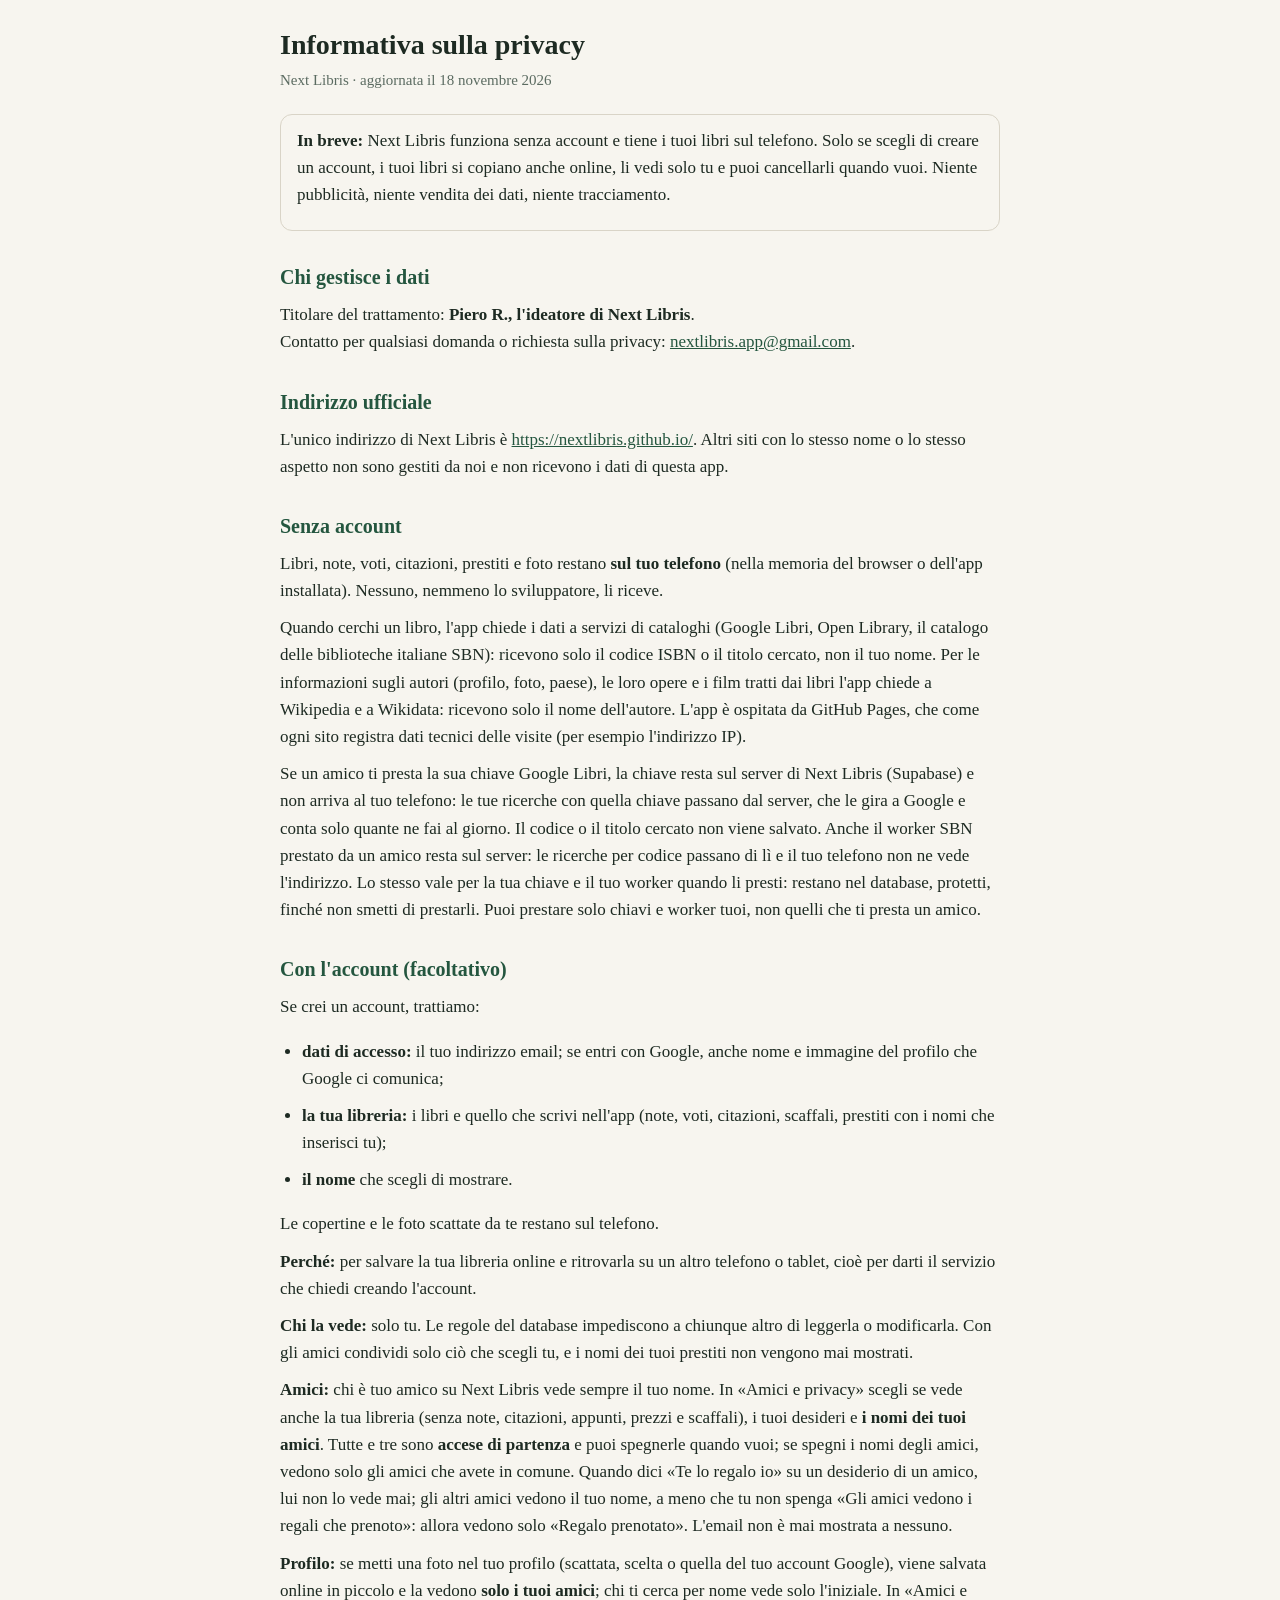
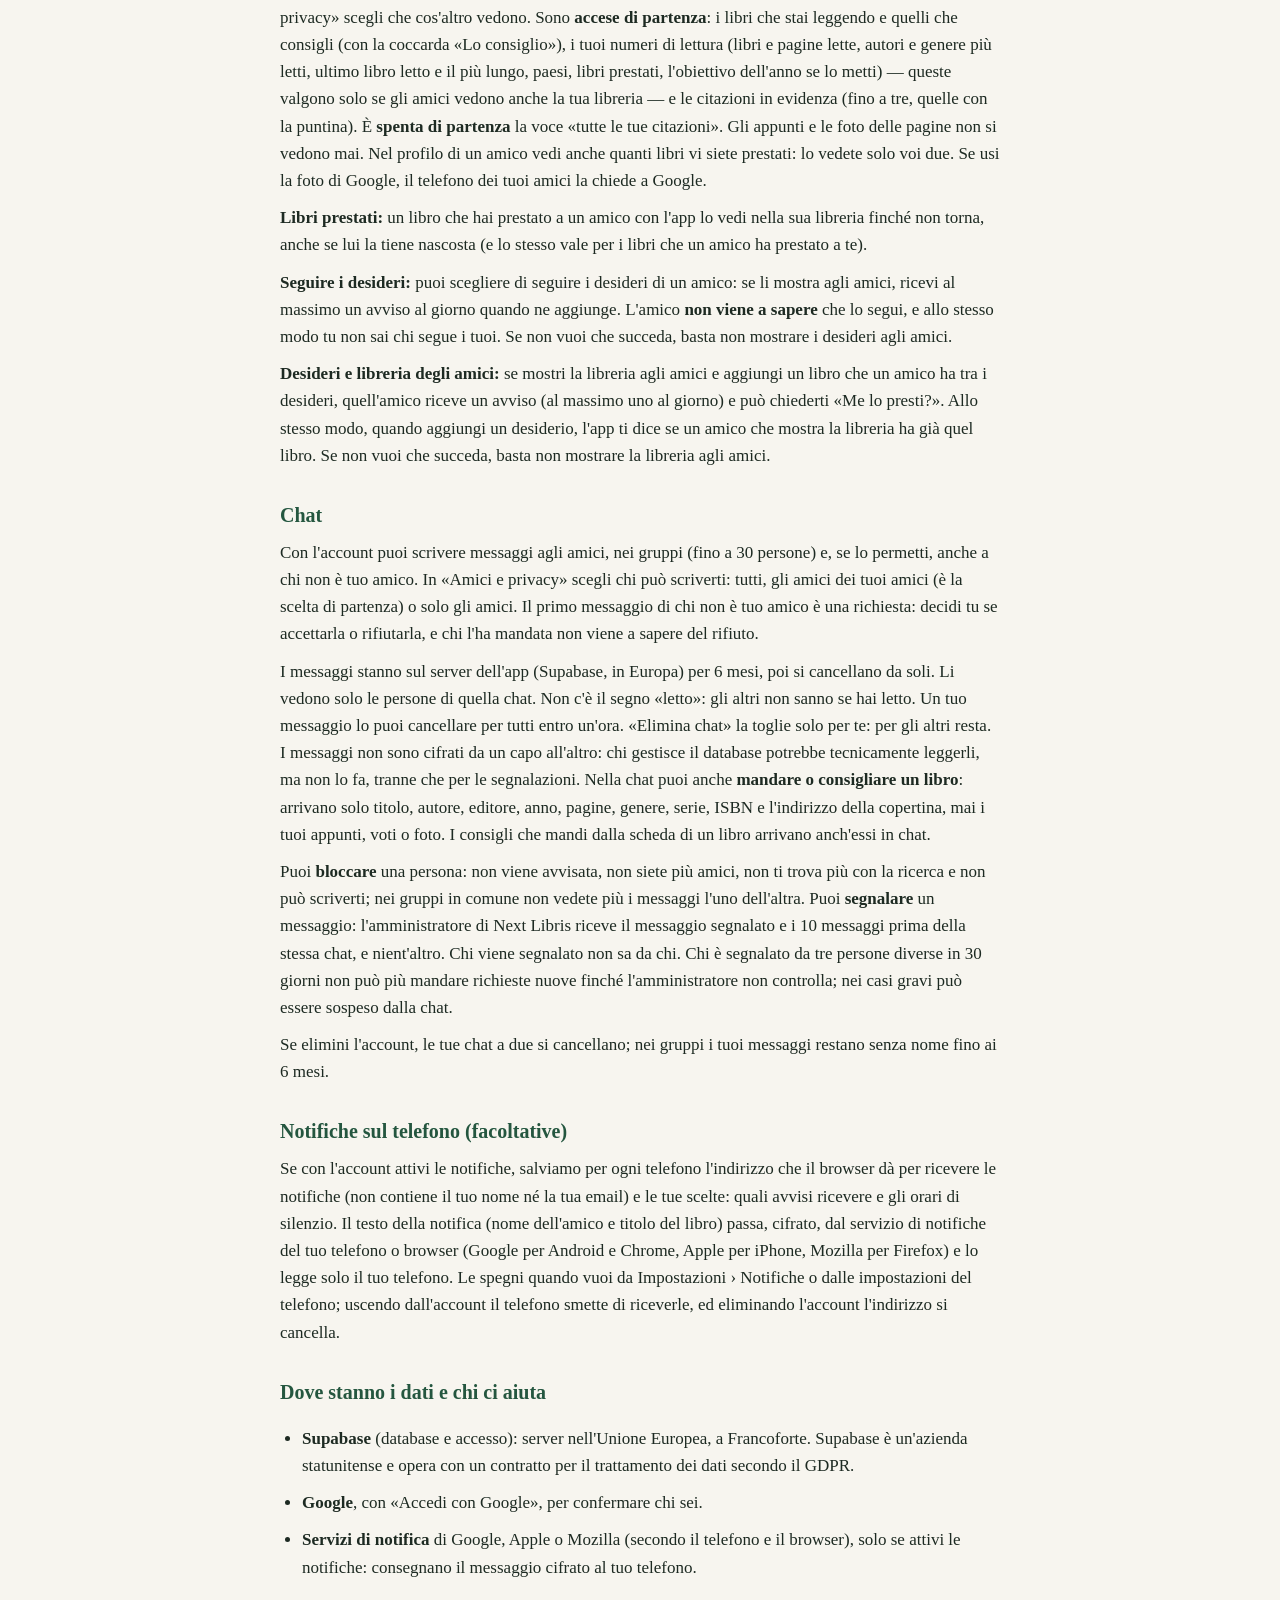
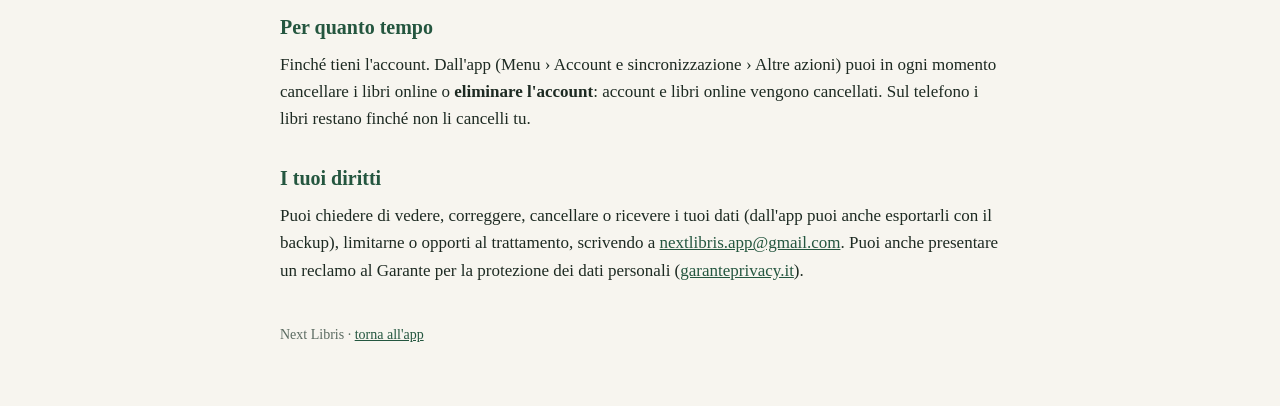
==== privacy.html @ ed4514b9 "Prova 106.2: **Chiave e worker solo tuoi**: il worker prestato passa dal server come la chiave; chia" ====
<!DOCTYPE html>
<html lang="it">
<head>
<meta charset="utf-8">
<meta name="viewport" content="width=device-width, initial-scale=1">
<title>Next Libris · Informativa sulla privacy</title>
<style>
  :root{color-scheme:light dark;--ink:#1d2a22;--muted:#5b6b61;--bg:#f7f5ef;--line:#d9d4c7;--acc:#24563F}
  @media (prefers-color-scheme:dark){:root{--ink:#e9ece6;--muted:#a9b3ab;--bg:#161a17;--line:#323a34;--acc:#7fc29b}}
  body{margin:0;background:var(--bg);color:var(--ink);font:17px/1.6 Georgia,'Times New Roman',serif}
  main{max-width:720px;margin:0 auto;padding:28px 20px 60px}
  h1{font-size:28px;line-height:1.2;margin:0 0 6px}
  h2{font-size:20px;margin:30px 0 8px;color:var(--acc)}
  p,li{margin:0 0 10px}
  ul{padding-left:22px}
  .sub{color:var(--muted);font-size:15px;margin-bottom:22px}
  .box{border:1px solid var(--line);border-radius:12px;padding:12px 16px;margin:16px 0}
  a{color:var(--acc)}
  footer{margin-top:40px;color:var(--muted);font-size:14px}
</style>
</head>
<body>
<main>
  <h1>Informativa sulla privacy</h1>
  <p class="sub">Next Libris · aggiornata il 18 novembre 2026</p>

  <div class="box">
    <p><b>In breve:</b> Next Libris funziona senza account e tiene i tuoi libri sul telefono. Solo se scegli di creare un account, i tuoi libri si copiano anche online, li vedi solo tu e puoi cancellarli quando vuoi. Niente pubblicità, niente vendita dei dati, niente tracciamento.</p>
  </div>

  <h2>Chi gestisce i dati</h2>
  <p>Titolare del trattamento: <b>Piero R., l'ideatore di Next Libris</b>.<br>
  Contatto per qualsiasi domanda o richiesta sulla privacy: <a href="mailto:nextlibris.app@gmail.com">nextlibris.app@gmail.com</a>.</p>

  <h2>Indirizzo ufficiale</h2>
  <p>L'unico indirizzo di Next Libris è <a href="https://nextlibris.github.io/">https://nextlibris.github.io/</a>. Altri siti con lo stesso nome o lo stesso aspetto non sono gestiti da noi e non ricevono i dati di questa app.</p>

  <h2>Senza account</h2>
  <p>Libri, note, voti, citazioni, prestiti e foto restano <b>sul tuo telefono</b> (nella memoria del browser o dell'app installata). Nessuno, nemmeno lo sviluppatore, li riceve.</p>
  <p>Quando cerchi un libro, l'app chiede i dati a servizi di cataloghi (Google Libri, Open Library, il catalogo delle biblioteche italiane SBN): ricevono solo il codice ISBN o il titolo cercato, non il tuo nome. Per le informazioni sugli autori (profilo, foto, paese), le loro opere e i film tratti dai libri l'app chiede a Wikipedia e a Wikidata: ricevono solo il nome dell'autore. L'app è ospitata da GitHub Pages, che come ogni sito registra dati tecnici delle visite (per esempio l'indirizzo IP).</p>
  <p>Se un amico ti presta la sua chiave Google Libri, la chiave resta sul server di Next Libris (Supabase) e non arriva al tuo telefono: le tue ricerche con quella chiave passano dal server, che le gira a Google e conta solo quante ne fai al giorno. Il codice o il titolo cercato non viene salvato. Anche il worker SBN prestato da un amico resta sul server: le ricerche per codice passano di lì e il tuo telefono non ne vede l'indirizzo. Lo stesso vale per la tua chiave e il tuo worker quando li presti: restano nel database, protetti, finché non smetti di prestarli. Puoi prestare solo chiavi e worker tuoi, non quelli che ti presta un amico.</p>

  <h2>Con l'account (facoltativo)</h2>
  <p>Se crei un account, trattiamo:</p>
  <ul>
    <li><b>dati di accesso:</b> il tuo indirizzo email; se entri con Google, anche nome e immagine del profilo che Google ci comunica;</li>
    <li><b>la tua libreria:</b> i libri e quello che scrivi nell'app (note, voti, citazioni, scaffali, prestiti con i nomi che inserisci tu);</li>
    <li><b>il nome</b> che scegli di mostrare.</li>
  </ul>
  <p>Le copertine e le foto scattate da te restano sul telefono.</p>
  <p><b>Perché:</b> per salvare la tua libreria online e ritrovarla su un altro telefono o tablet, cioè per darti il servizio che chiedi creando l'account.</p>
  <p><b>Chi la vede:</b> solo tu. Le regole del database impediscono a chiunque altro di leggerla o modificarla. Con gli amici condividi solo ciò che scegli tu, e i nomi dei tuoi prestiti non vengono mai mostrati.</p>
  <p><b>Amici:</b> chi è tuo amico su Next Libris vede sempre il tuo nome. In «Amici e privacy» scegli se vede anche la tua libreria (senza note, citazioni, appunti, prezzi e scaffali), i tuoi desideri e <b>i nomi dei tuoi amici</b>. Tutte e tre sono <b>accese di partenza</b> e puoi spegnerle quando vuoi; se spegni i nomi degli amici, vedono solo gli amici che avete in comune. Quando dici «Te lo regalo io» su un desiderio di un amico, lui non lo vede mai; gli altri amici vedono il tuo nome, a meno che tu non spenga «Gli amici vedono i regali che prenoto»: allora vedono solo «Regalo prenotato». L'email non è mai mostrata a nessuno.</p>
  <p><b>Profilo:</b> se metti una foto nel tuo profilo (scattata, scelta o quella del tuo account Google), viene salvata online in piccolo e la vedono <b>solo i tuoi amici</b>; chi ti cerca per nome vede solo l'iniziale. In «Amici e privacy» scegli che cos'altro vedono. Sono <b>accese di partenza</b>: i libri che stai leggendo e quelli che consigli (con la coccarda «Lo consiglio»), i tuoi numeri di lettura (libri e pagine lette, autori e genere più letti, ultimo libro letto e il più lungo, paesi, libri prestati, l'obiettivo dell'anno se lo metti) — queste valgono solo se gli amici vedono anche la tua libreria — e le citazioni in evidenza (fino a tre, quelle con la puntina). È <b>spenta di partenza</b> la voce «tutte le tue citazioni». Gli appunti e le foto delle pagine non si vedono mai. Nel profilo di un amico vedi anche quanti libri vi siete prestati: lo vedete solo voi due. Se usi la foto di Google, il telefono dei tuoi amici la chiede a Google.</p>
  <p><b>Libri prestati:</b> un libro che hai prestato a un amico con l'app lo vedi nella sua libreria finché non torna, anche se lui la tiene nascosta (e lo stesso vale per i libri che un amico ha prestato a te).</p>
  <p><b>Seguire i desideri:</b> puoi scegliere di seguire i desideri di un amico: se li mostra agli amici, ricevi al massimo un avviso al giorno quando ne aggiunge. L'amico <b>non viene a sapere</b> che lo segui, e allo stesso modo tu non sai chi segue i tuoi. Se non vuoi che succeda, basta non mostrare i desideri agli amici.</p>
  <p><b>Desideri e libreria degli amici:</b> se mostri la libreria agli amici e aggiungi un libro che un amico ha tra i desideri, quell'amico riceve un avviso (al massimo uno al giorno) e può chiederti «Me lo presti?». Allo stesso modo, quando aggiungi un desiderio, l'app ti dice se un amico che mostra la libreria ha già quel libro. Se non vuoi che succeda, basta non mostrare la libreria agli amici.</p>

  <h2 id="chat">Chat</h2>
  <p>Con l'account puoi scrivere messaggi agli amici, nei gruppi (fino a 30 persone) e, se lo permetti, anche a chi non è tuo amico. In «Amici e privacy» scegli chi può scriverti: tutti, gli amici dei tuoi amici (è la scelta di partenza) o solo gli amici. Il primo messaggio di chi non è tuo amico è una richiesta: decidi tu se accettarla o rifiutarla, e chi l'ha mandata non viene a sapere del rifiuto.</p>
  <p>I messaggi stanno sul server dell'app (Supabase, in Europa) per 6 mesi, poi si cancellano da soli. Li vedono solo le persone di quella chat. Non c'è il segno «letto»: gli altri non sanno se hai letto. Un tuo messaggio lo puoi cancellare per tutti entro un'ora. «Elimina chat» la toglie solo per te: per gli altri resta. I messaggi non sono cifrati da un capo all'altro: chi gestisce il database potrebbe tecnicamente leggerli, ma non lo fa, tranne che per le segnalazioni. Nella chat puoi anche <b>mandare o consigliare un libro</b>: arrivano solo titolo, autore, editore, anno, pagine, genere, serie, ISBN e l'indirizzo della copertina, mai i tuoi appunti, voti o foto. I consigli che mandi dalla scheda di un libro arrivano anch'essi in chat.</p>
  <p>Puoi <b>bloccare</b> una persona: non viene avvisata, non siete più amici, non ti trova più con la ricerca e non può scriverti; nei gruppi in comune non vedete più i messaggi l'uno dell'altra. Puoi <b>segnalare</b> un messaggio: l'amministratore di Next Libris riceve il messaggio segnalato e i 10 messaggi prima della stessa chat, e nient'altro. Chi viene segnalato non sa da chi. Chi è segnalato da tre persone diverse in 30 giorni non può più mandare richieste nuove finché l'amministratore non controlla; nei casi gravi può essere sospeso dalla chat.</p>
  <p>Se elimini l'account, le tue chat a due si cancellano; nei gruppi i tuoi messaggi restano senza nome fino ai 6 mesi.</p>

  <h2>Notifiche sul telefono (facoltative)</h2>
  <p>Se con l'account attivi le notifiche, salviamo per ogni telefono l'indirizzo che il browser dà per ricevere le notifiche (non contiene il tuo nome né la tua email) e le tue scelte: quali avvisi ricevere e gli orari di silenzio. Il testo della notifica (nome dell'amico e titolo del libro) passa, cifrato, dal servizio di notifiche del tuo telefono o browser (Google per Android e Chrome, Apple per iPhone, Mozilla per Firefox) e lo legge solo il tuo telefono. Le spegni quando vuoi da Impostazioni › Notifiche o dalle impostazioni del telefono; uscendo dall'account il telefono smette di riceverle, ed eliminando l'account l'indirizzo si cancella.</p>

  <h2>Dove stanno i dati e chi ci aiuta</h2>
  <ul>
    <li><b>Supabase</b> (database e accesso): server nell'Unione Europea, a Francoforte. Supabase è un'azienda statunitense e opera con un contratto per il trattamento dei dati secondo il GDPR.</li>
    <li><b>Google</b>, con «Accedi con Google», per confermare chi sei.</li>
    <li><b>Servizi di notifica</b> di Google, Apple o Mozilla (secondo il telefono e il browser), solo se attivi le notifiche: consegnano il messaggio cifrato al tuo telefono.</li>
  </ul>

  <h2>Per quanto tempo</h2>
  <p>Finché tieni l'account. Dall'app (Menu › Account e sincronizzazione › Altre azioni) puoi in ogni momento cancellare i libri online o <b>eliminare l'account</b>: account e libri online vengono cancellati. Sul telefono i libri restano finché non li cancelli tu.</p>

  <h2>I tuoi diritti</h2>
  <p>Puoi chiedere di vedere, correggere, cancellare o ricevere i tuoi dati (dall'app puoi anche esportarli con il backup), limitarne o opporti al trattamento, scrivendo a <a href="mailto:nextlibris.app@gmail.com">nextlibris.app@gmail.com</a>. Puoi anche presentare un reclamo al Garante per la protezione dei dati personali (<a href="https://www.garanteprivacy.it">garanteprivacy.it</a>).</p>

  <footer>Next Libris · <a href="./">torna all'app</a></footer>
</main>
</body>
</html>
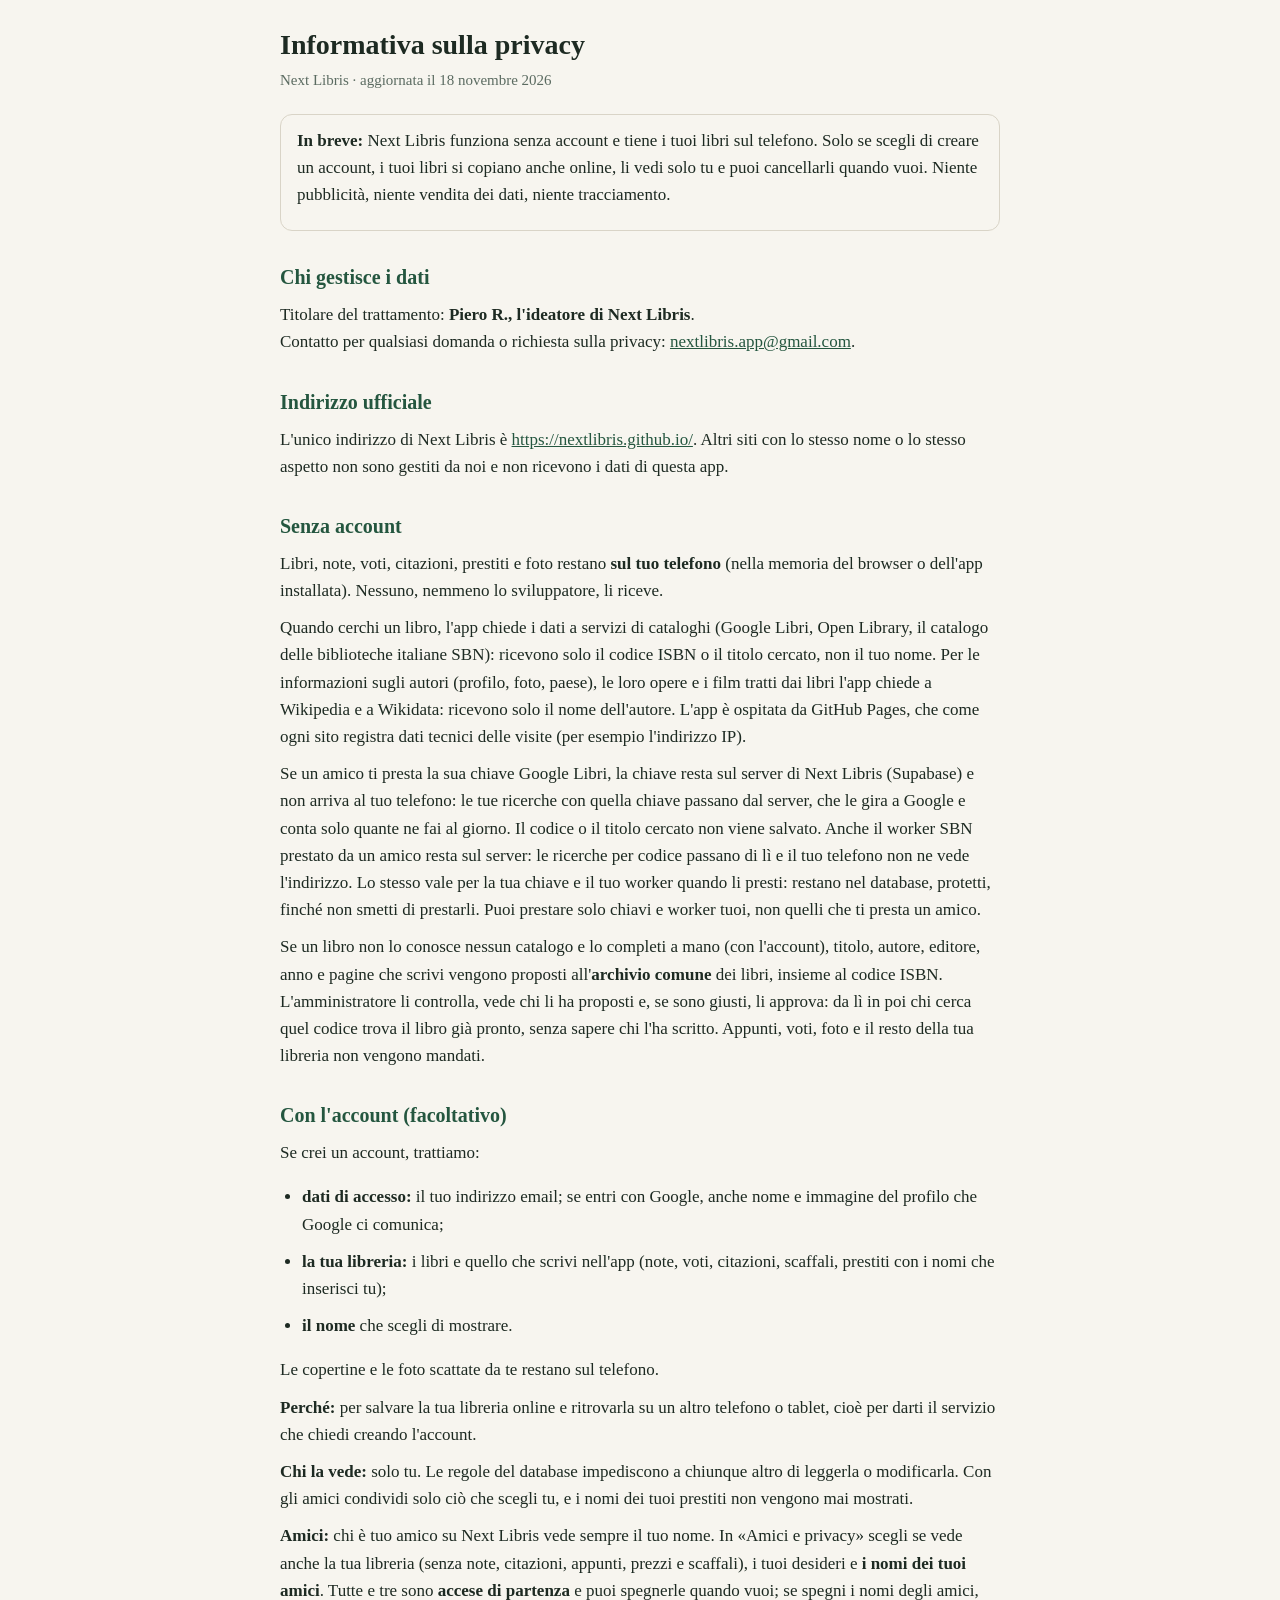
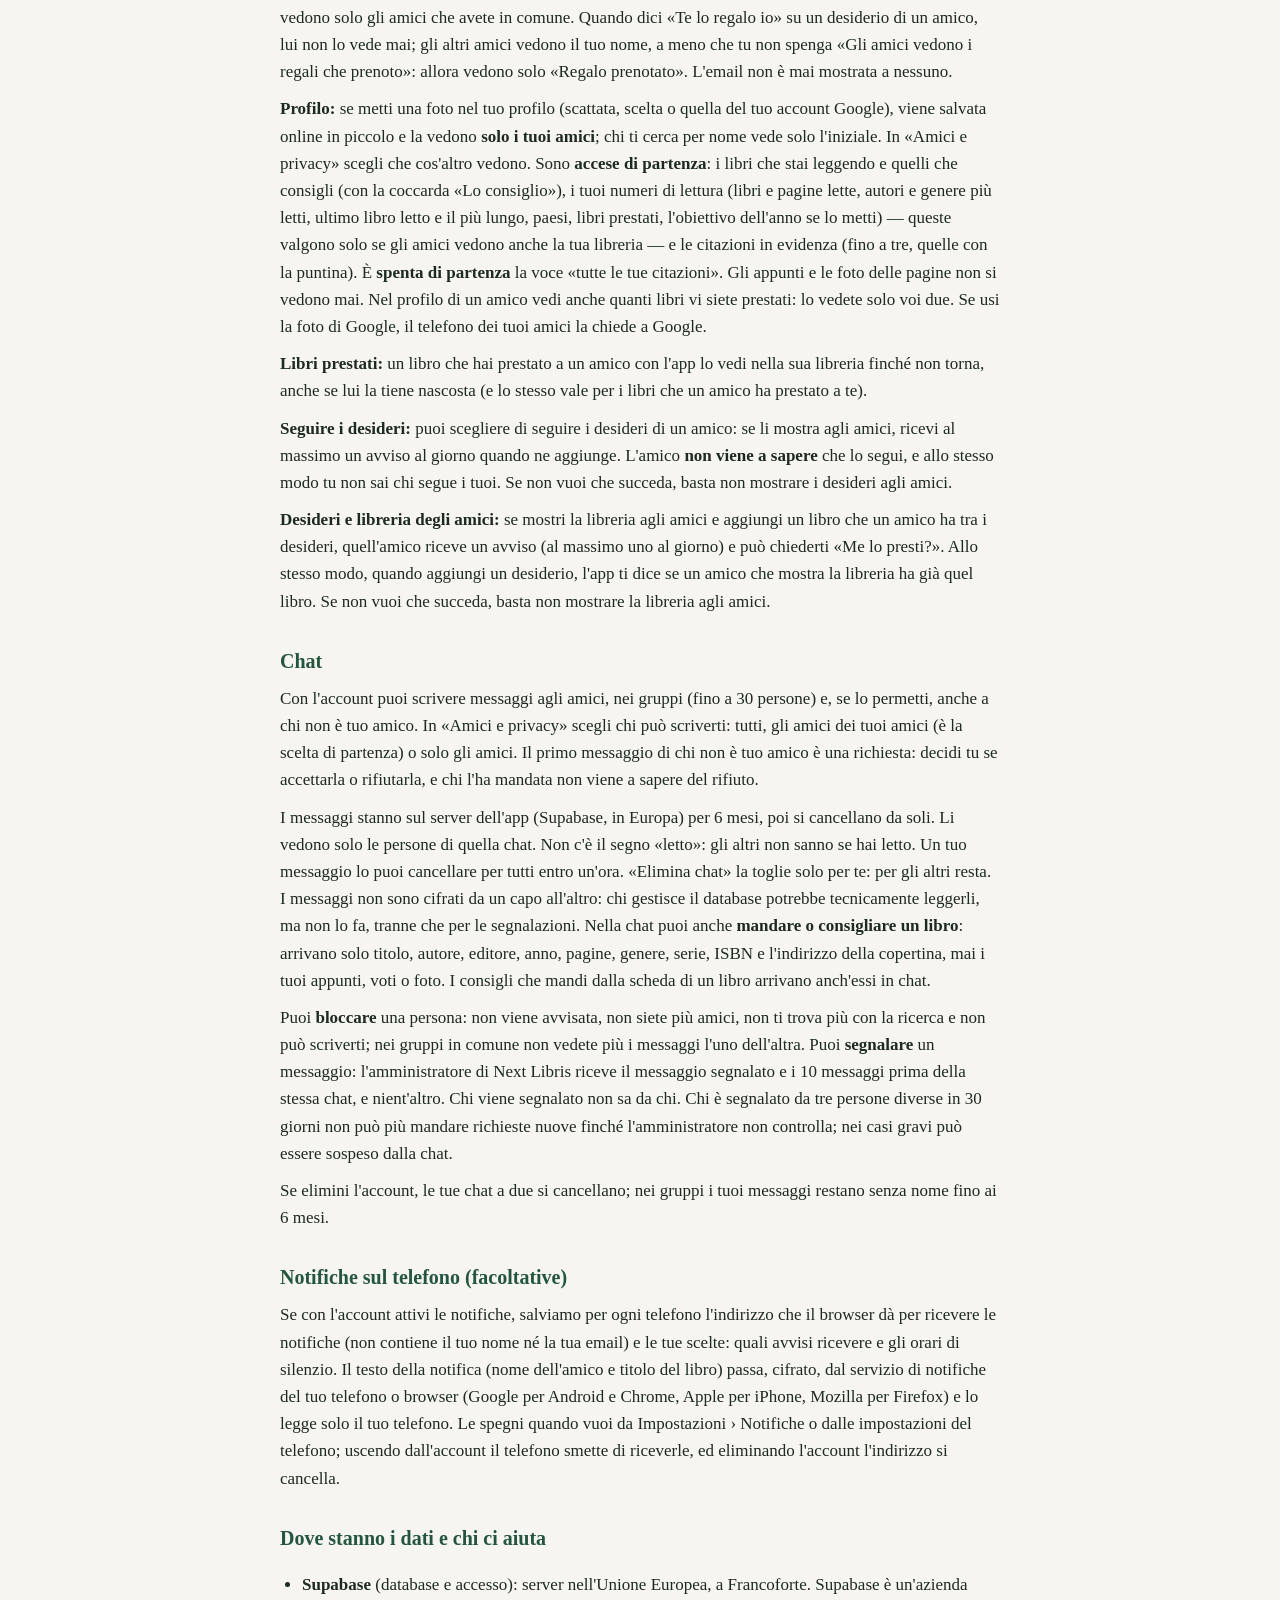
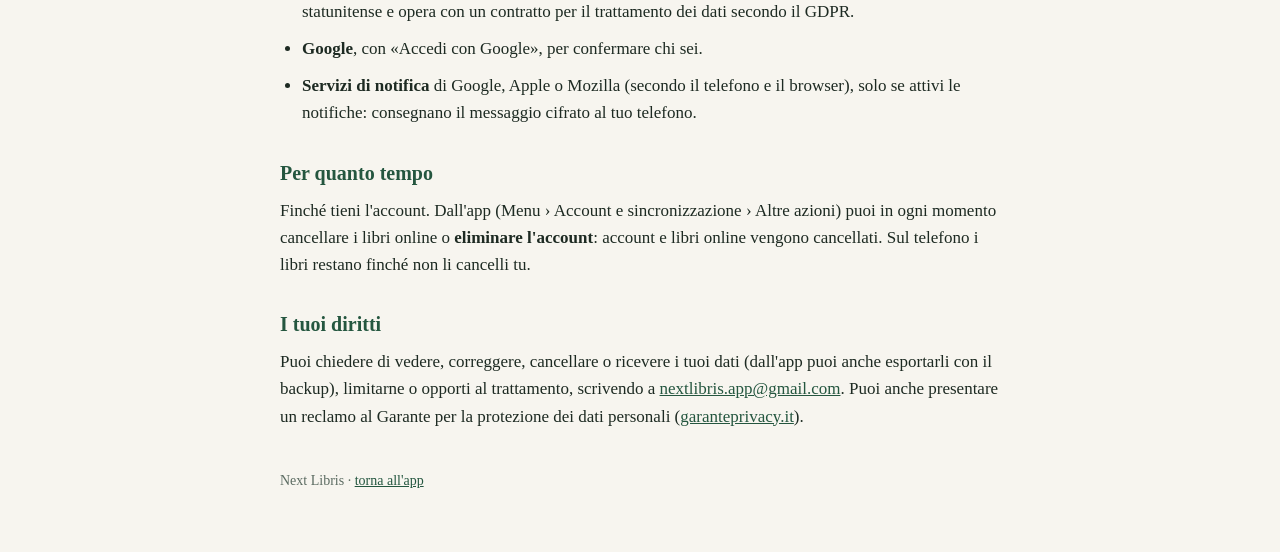
==== commit ca874ddf: "Prova 110.5: **ISBN sconosciuti**: i libri completati a mano vanno all'archivio comune dopo il contr" ====
--- a/privacy.html
+++ b/privacy.html
@@ -39,6 +39,7 @@
   <p>Libri, note, voti, citazioni, prestiti e foto restano <b>sul tuo telefono</b> (nella memoria del browser o dell'app installata). Nessuno, nemmeno lo sviluppatore, li riceve.</p>
   <p>Quando cerchi un libro, l'app chiede i dati a servizi di cataloghi (Google Libri, Open Library, il catalogo delle biblioteche italiane SBN): ricevono solo il codice ISBN o il titolo cercato, non il tuo nome. Per le informazioni sugli autori (profilo, foto, paese), le loro opere e i film tratti dai libri l'app chiede a Wikipedia e a Wikidata: ricevono solo il nome dell'autore. L'app è ospitata da GitHub Pages, che come ogni sito registra dati tecnici delle visite (per esempio l'indirizzo IP).</p>
   <p>Se un amico ti presta la sua chiave Google Libri, la chiave resta sul server di Next Libris (Supabase) e non arriva al tuo telefono: le tue ricerche con quella chiave passano dal server, che le gira a Google e conta solo quante ne fai al giorno. Il codice o il titolo cercato non viene salvato. Anche il worker SBN prestato da un amico resta sul server: le ricerche per codice passano di lì e il tuo telefono non ne vede l'indirizzo. Lo stesso vale per la tua chiave e il tuo worker quando li presti: restano nel database, protetti, finché non smetti di prestarli. Puoi prestare solo chiavi e worker tuoi, non quelli che ti presta un amico.</p>
+  <p>Se un libro non lo conosce nessun catalogo e lo completi a mano (con l'account), titolo, autore, editore, anno e pagine che scrivi vengono proposti all'<b>archivio comune</b> dei libri, insieme al codice ISBN. L'amministratore li controlla, vede chi li ha proposti e, se sono giusti, li approva: da lì in poi chi cerca quel codice trova il libro già pronto, senza sapere chi l'ha scritto. Appunti, voti, foto e il resto della tua libreria non vengono mandati.</p>
 
   <h2>Con l'account (facoltativo)</h2>
   <p>Se crei un account, trattiamo:</p>
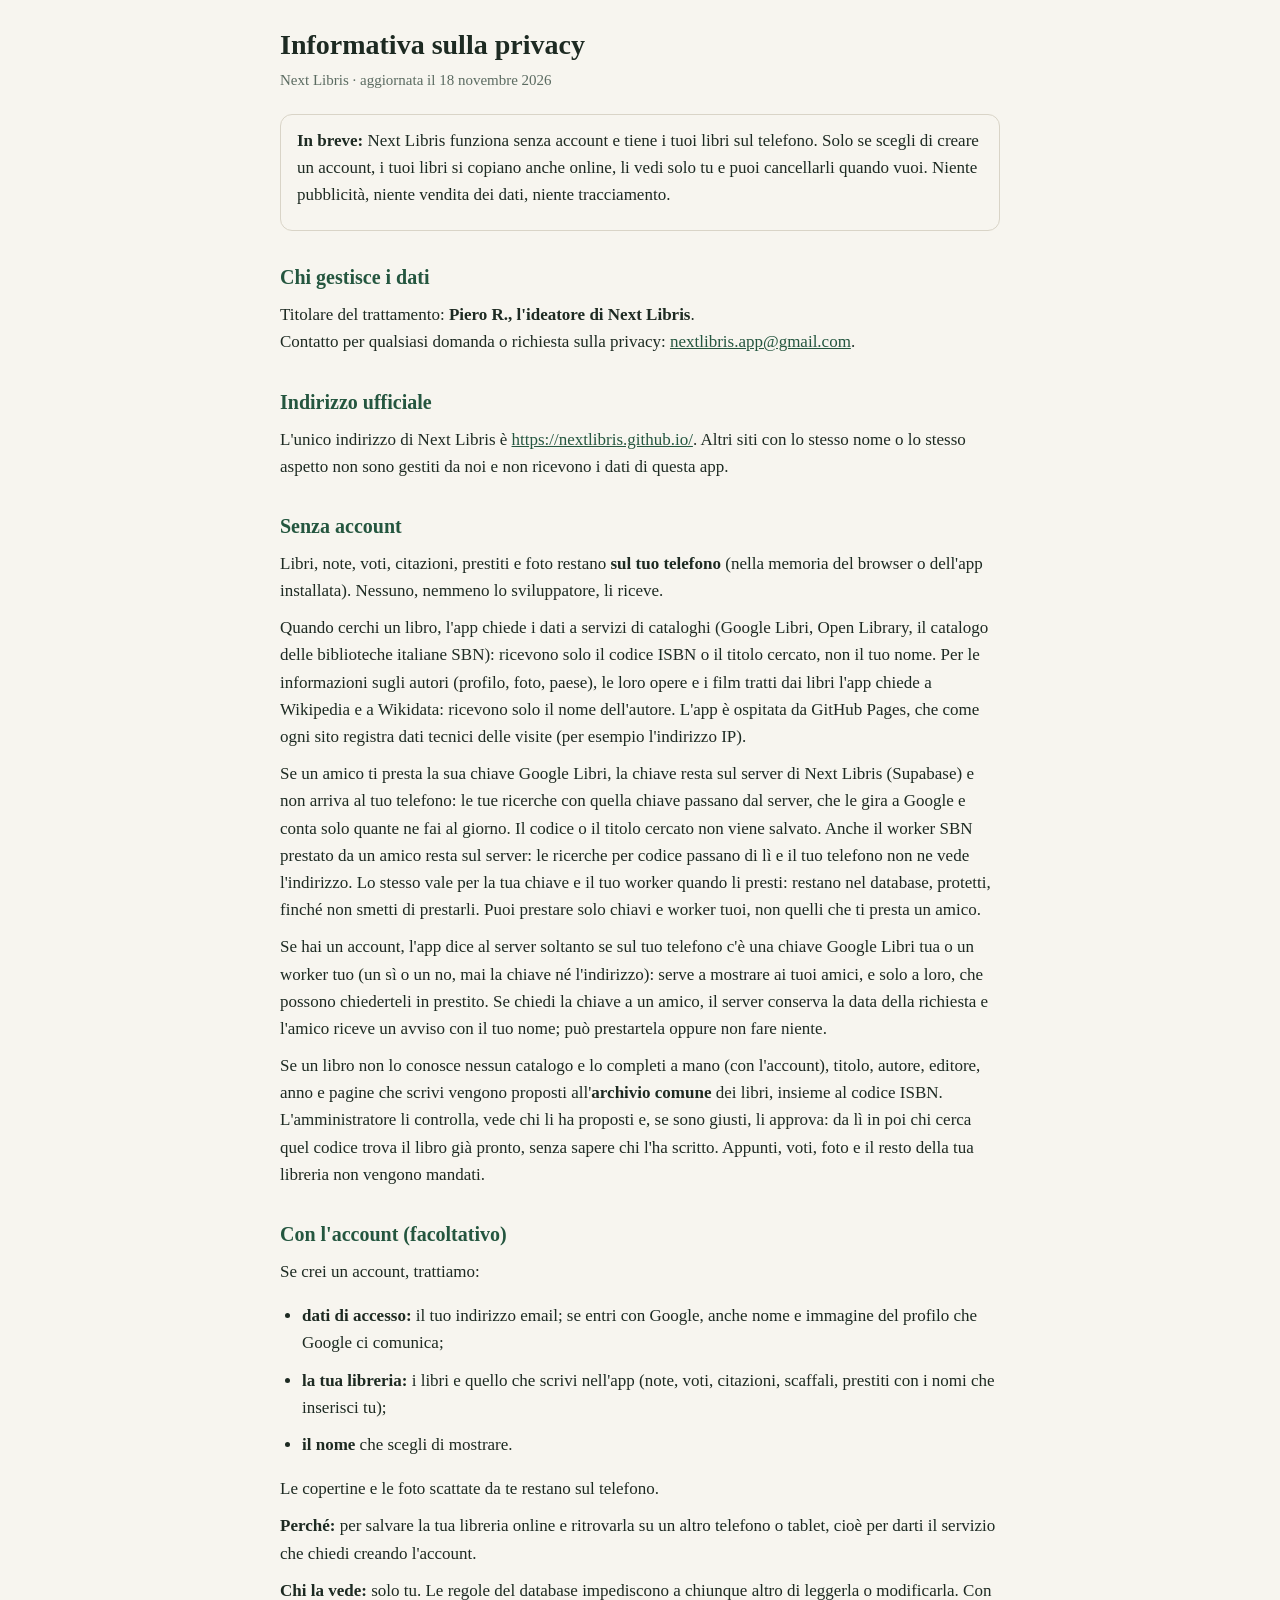
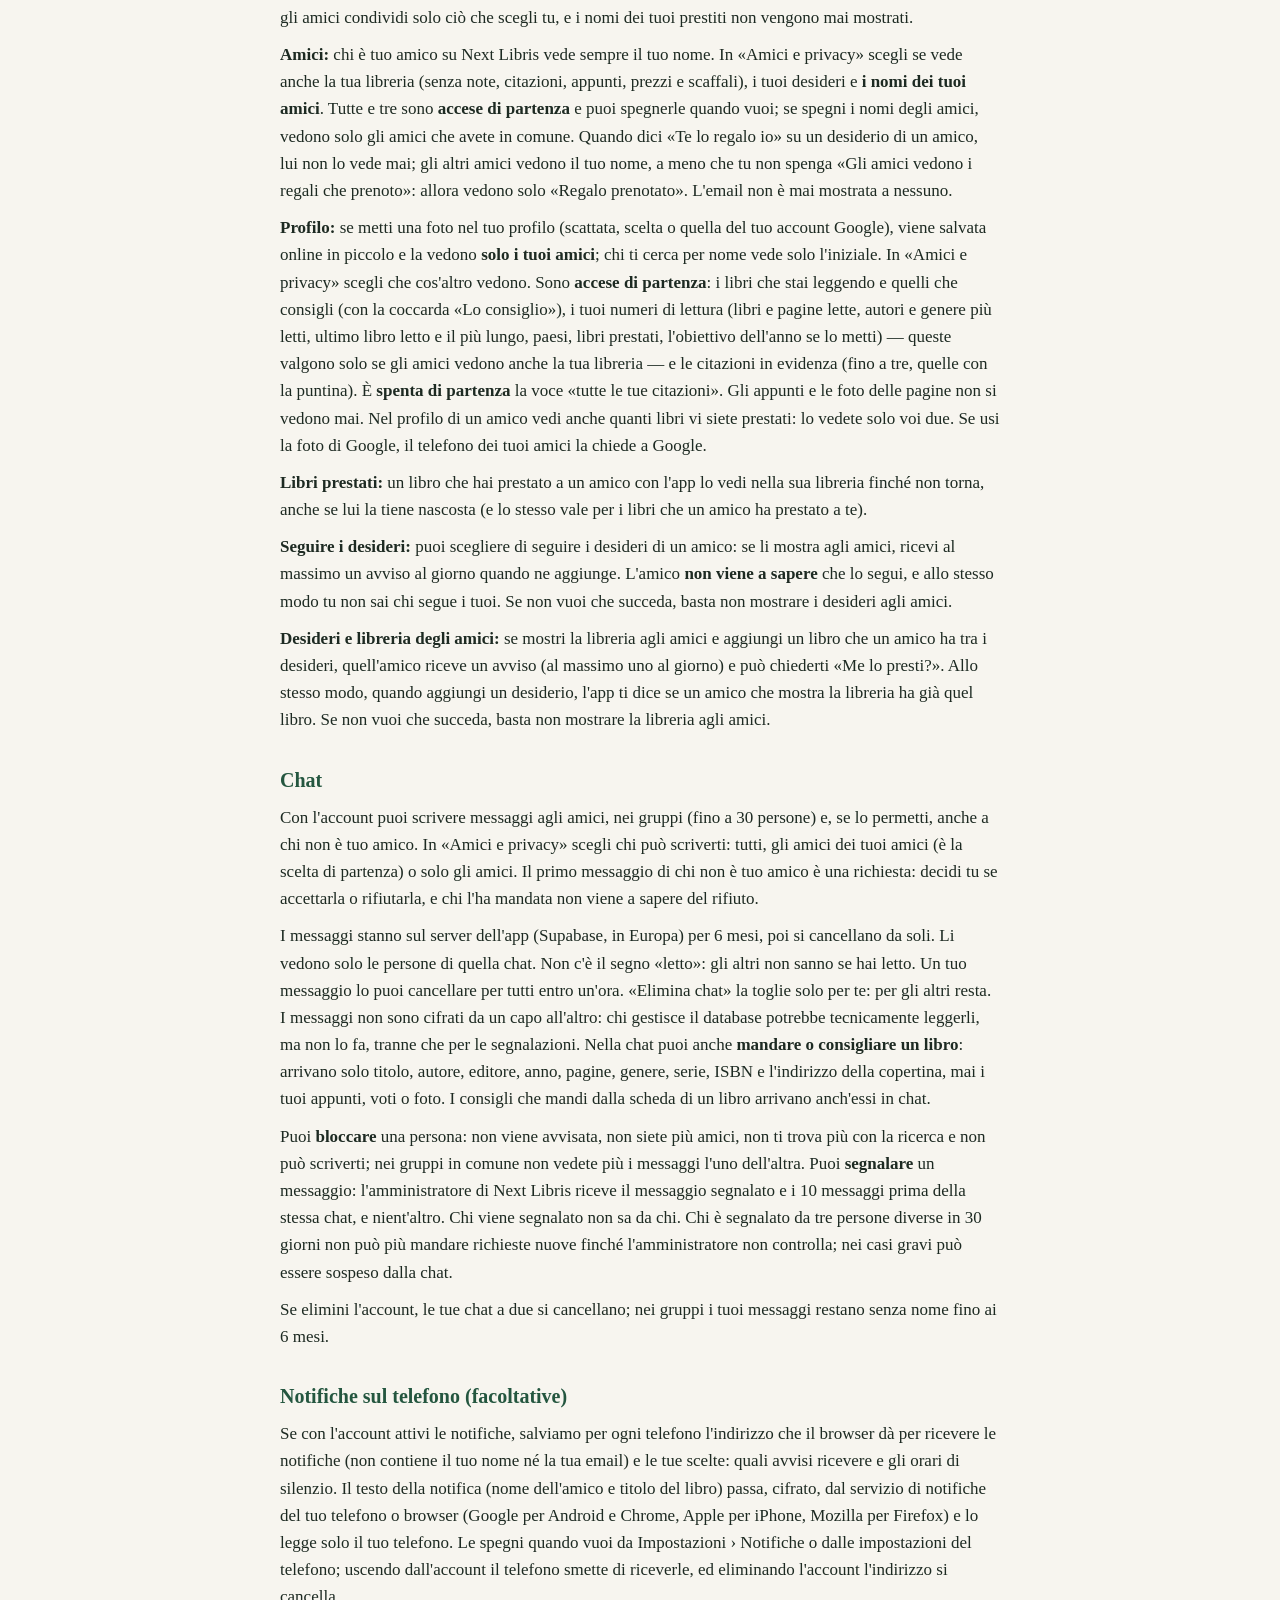
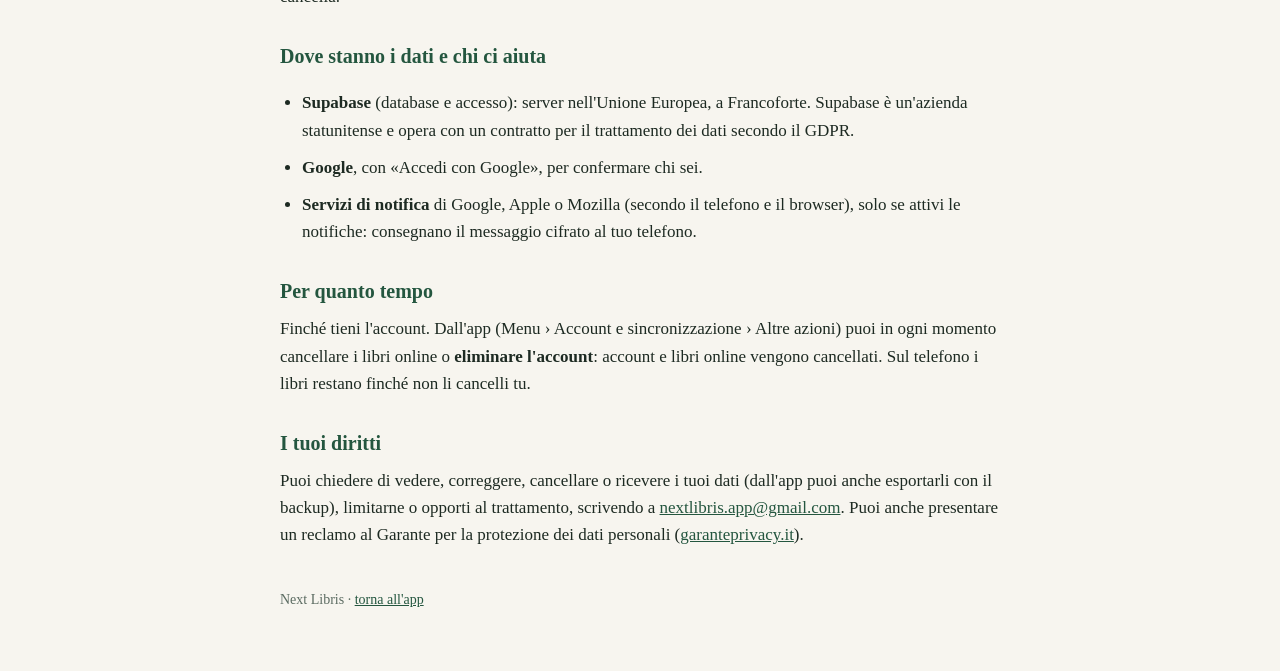
==== commit 9a1b689a: "Prova 110.8: **Numeri del profilo con il layout nuovo**: tessere sulla pagina, paesi con il solo bor" ====
--- a/privacy.html
+++ b/privacy.html
@@ -39,6 +39,7 @@
   <p>Libri, note, voti, citazioni, prestiti e foto restano <b>sul tuo telefono</b> (nella memoria del browser o dell'app installata). Nessuno, nemmeno lo sviluppatore, li riceve.</p>
   <p>Quando cerchi un libro, l'app chiede i dati a servizi di cataloghi (Google Libri, Open Library, il catalogo delle biblioteche italiane SBN): ricevono solo il codice ISBN o il titolo cercato, non il tuo nome. Per le informazioni sugli autori (profilo, foto, paese), le loro opere e i film tratti dai libri l'app chiede a Wikipedia e a Wikidata: ricevono solo il nome dell'autore. L'app è ospitata da GitHub Pages, che come ogni sito registra dati tecnici delle visite (per esempio l'indirizzo IP).</p>
   <p>Se un amico ti presta la sua chiave Google Libri, la chiave resta sul server di Next Libris (Supabase) e non arriva al tuo telefono: le tue ricerche con quella chiave passano dal server, che le gira a Google e conta solo quante ne fai al giorno. Il codice o il titolo cercato non viene salvato. Anche il worker SBN prestato da un amico resta sul server: le ricerche per codice passano di lì e il tuo telefono non ne vede l'indirizzo. Lo stesso vale per la tua chiave e il tuo worker quando li presti: restano nel database, protetti, finché non smetti di prestarli. Puoi prestare solo chiavi e worker tuoi, non quelli che ti presta un amico.</p>
+  <p>Se hai un account, l'app dice al server soltanto se sul tuo telefono c'è una chiave Google Libri tua o un worker tuo (un sì o un no, mai la chiave né l'indirizzo): serve a mostrare ai tuoi amici, e solo a loro, che possono chiederteli in prestito. Se chiedi la chiave a un amico, il server conserva la data della richiesta e l'amico riceve un avviso con il tuo nome; può prestartela oppure non fare niente.</p>
   <p>Se un libro non lo conosce nessun catalogo e lo completi a mano (con l'account), titolo, autore, editore, anno e pagine che scrivi vengono proposti all'<b>archivio comune</b> dei libri, insieme al codice ISBN. L'amministratore li controlla, vede chi li ha proposti e, se sono giusti, li approva: da lì in poi chi cerca quel codice trova il libro già pronto, senza sapere chi l'ha scritto. Appunti, voti, foto e il resto della tua libreria non vengono mandati.</p>
 
   <h2>Con l'account (facoltativo)</h2>
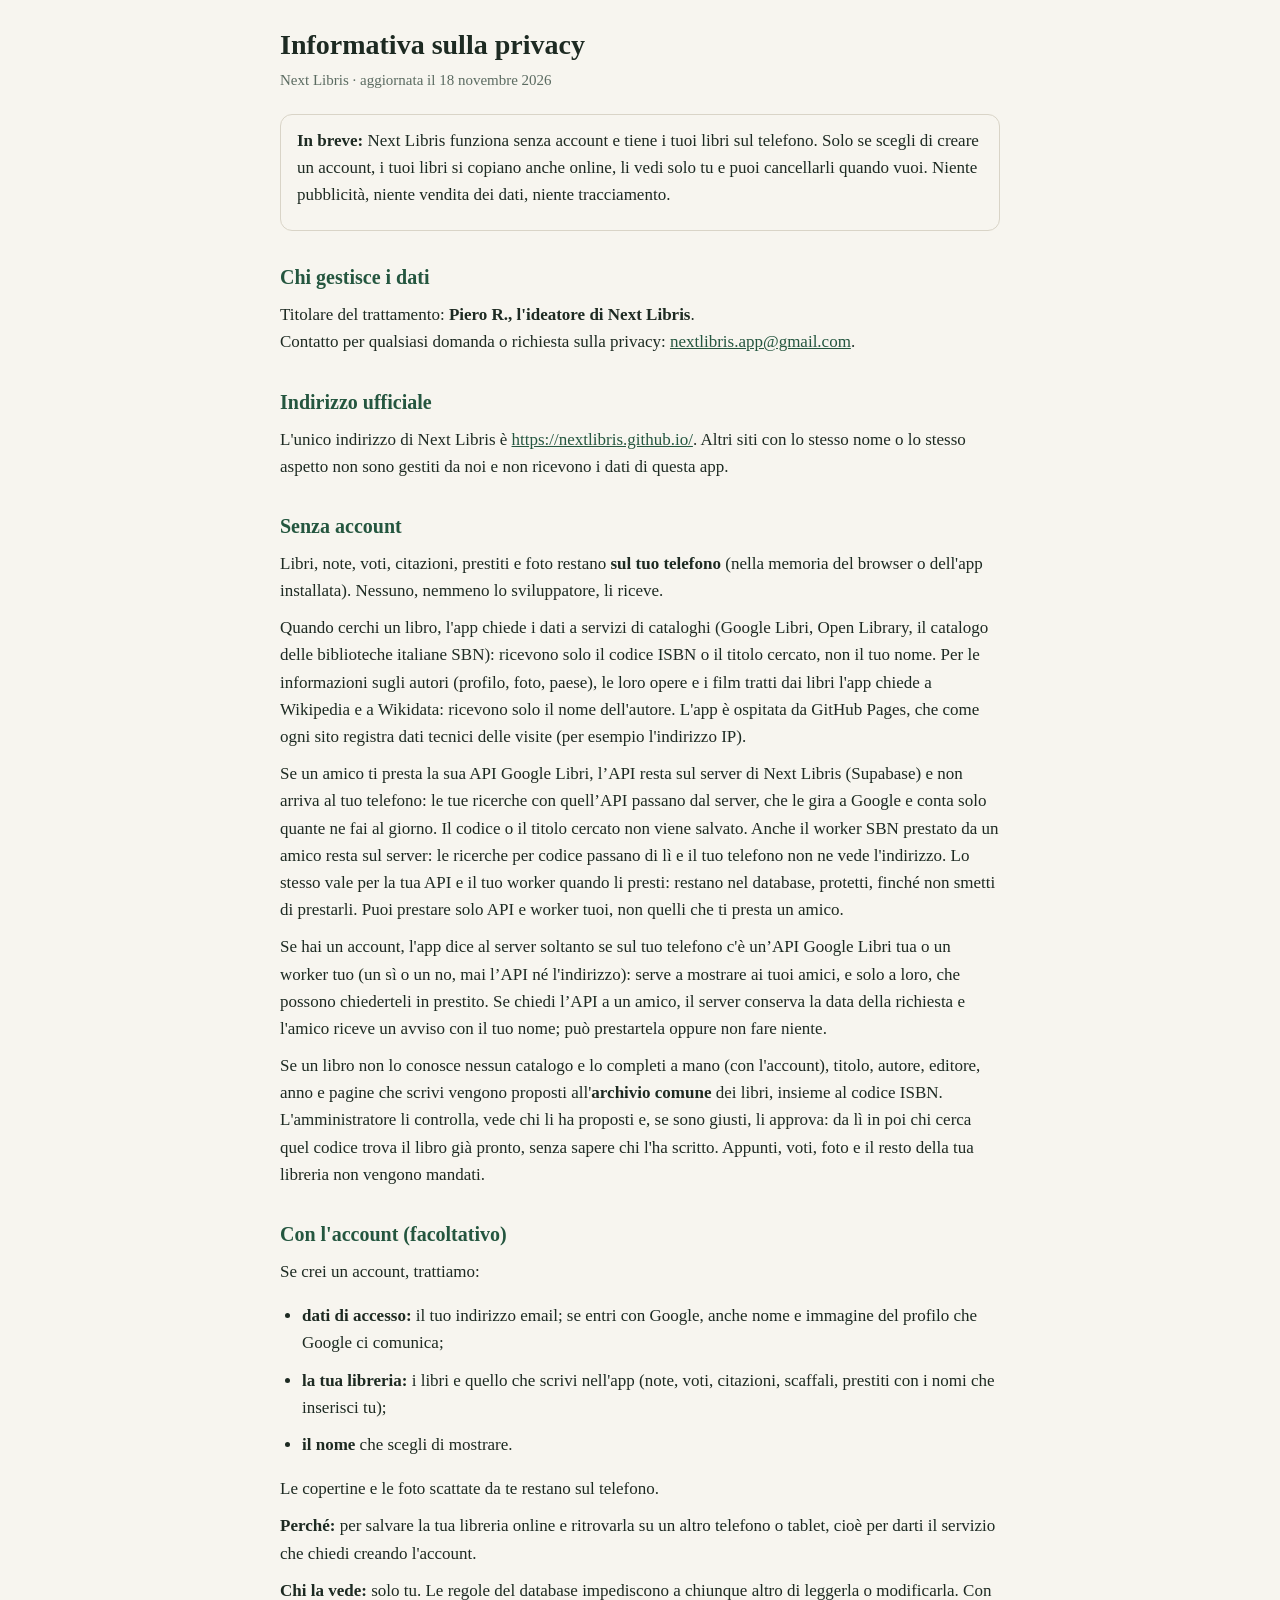
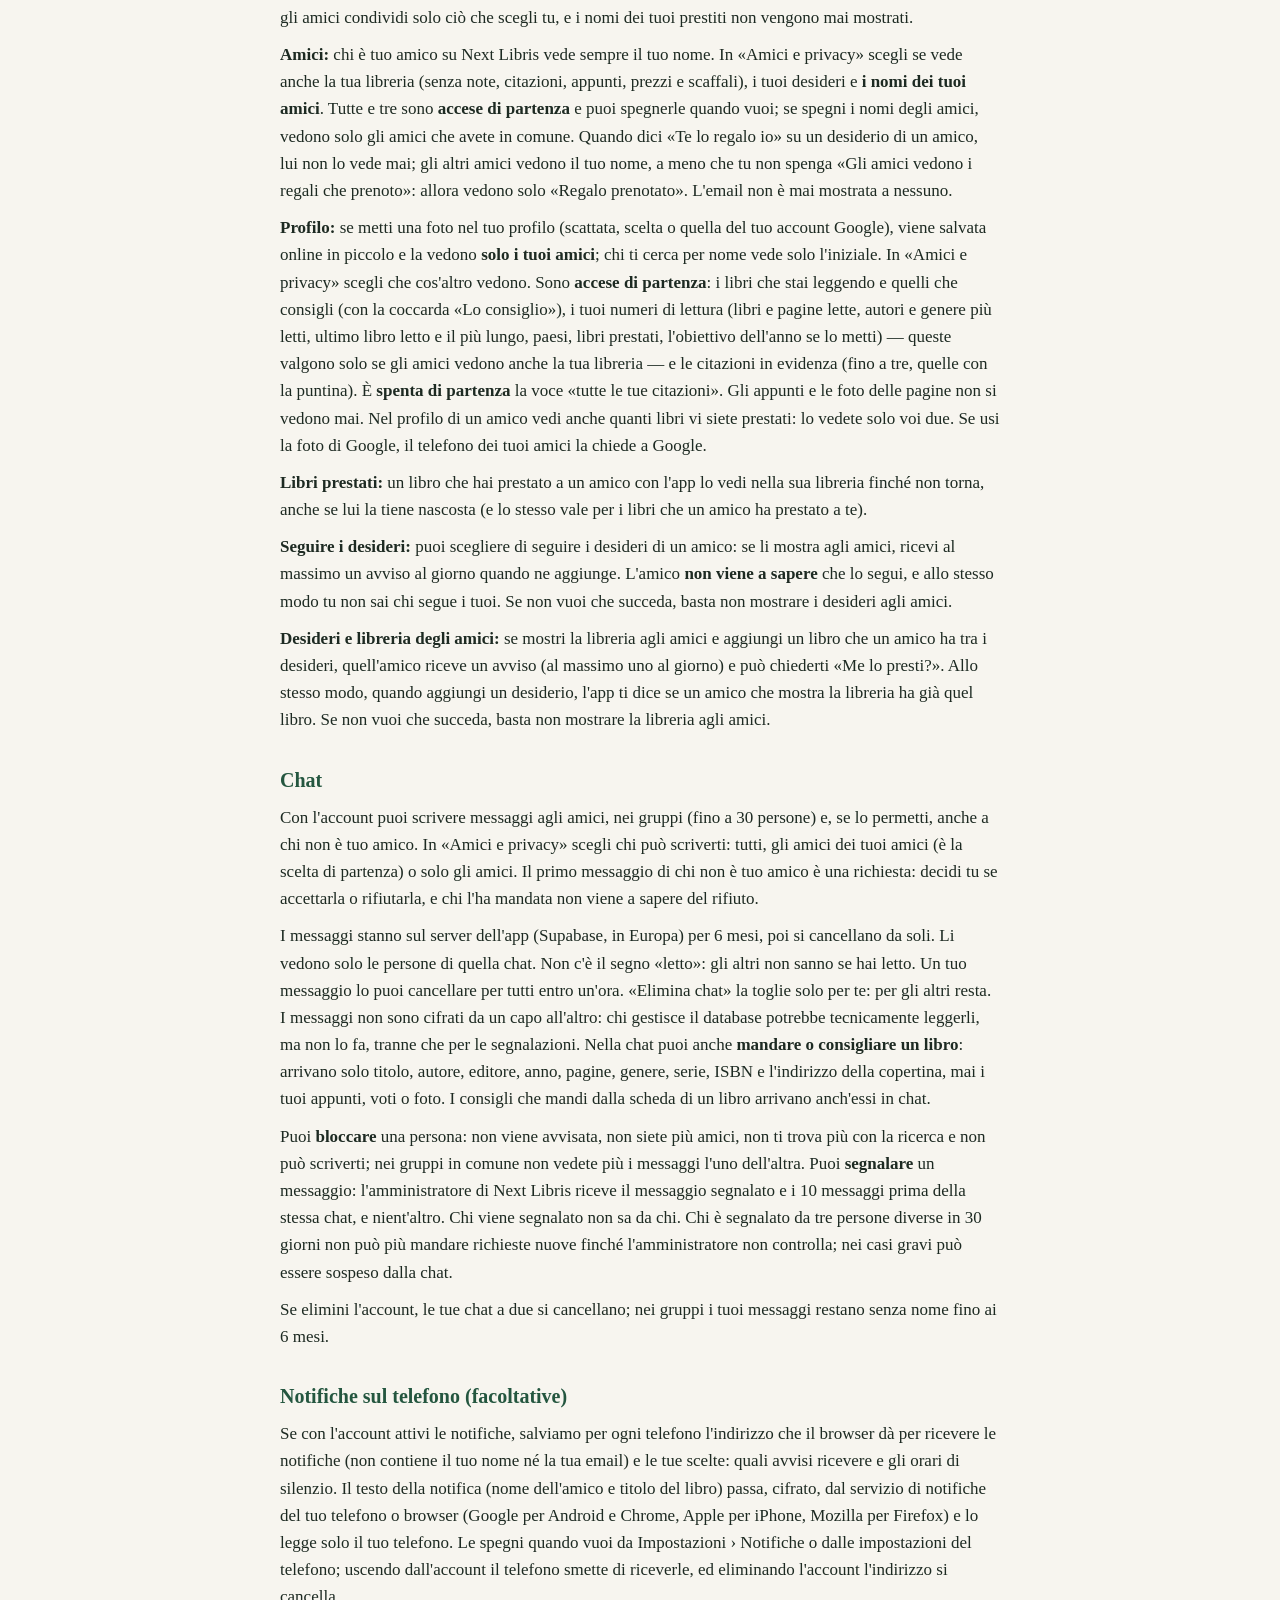
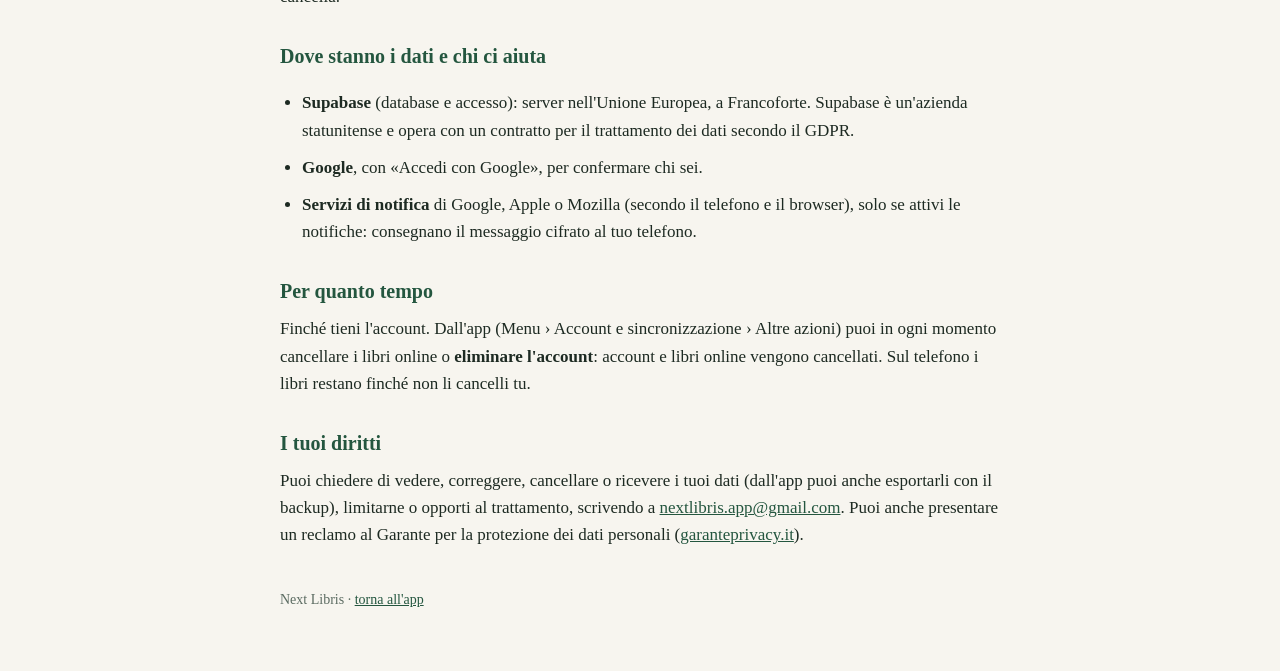
==== commit aba9895b: "Prova 110.11: **Guida nuova, asciutta**: 8 schermate con frasi brevi; l'API Google spiegata in due s" ====
--- a/privacy.html
+++ b/privacy.html
@@ -38,8 +38,8 @@
   <h2>Senza account</h2>
   <p>Libri, note, voti, citazioni, prestiti e foto restano <b>sul tuo telefono</b> (nella memoria del browser o dell'app installata). Nessuno, nemmeno lo sviluppatore, li riceve.</p>
   <p>Quando cerchi un libro, l'app chiede i dati a servizi di cataloghi (Google Libri, Open Library, il catalogo delle biblioteche italiane SBN): ricevono solo il codice ISBN o il titolo cercato, non il tuo nome. Per le informazioni sugli autori (profilo, foto, paese), le loro opere e i film tratti dai libri l'app chiede a Wikipedia e a Wikidata: ricevono solo il nome dell'autore. L'app è ospitata da GitHub Pages, che come ogni sito registra dati tecnici delle visite (per esempio l'indirizzo IP).</p>
-  <p>Se un amico ti presta la sua chiave Google Libri, la chiave resta sul server di Next Libris (Supabase) e non arriva al tuo telefono: le tue ricerche con quella chiave passano dal server, che le gira a Google e conta solo quante ne fai al giorno. Il codice o il titolo cercato non viene salvato. Anche il worker SBN prestato da un amico resta sul server: le ricerche per codice passano di lì e il tuo telefono non ne vede l'indirizzo. Lo stesso vale per la tua chiave e il tuo worker quando li presti: restano nel database, protetti, finché non smetti di prestarli. Puoi prestare solo chiavi e worker tuoi, non quelli che ti presta un amico.</p>
-  <p>Se hai un account, l'app dice al server soltanto se sul tuo telefono c'è una chiave Google Libri tua o un worker tuo (un sì o un no, mai la chiave né l'indirizzo): serve a mostrare ai tuoi amici, e solo a loro, che possono chiederteli in prestito. Se chiedi la chiave a un amico, il server conserva la data della richiesta e l'amico riceve un avviso con il tuo nome; può prestartela oppure non fare niente.</p>
+  <p>Se un amico ti presta la sua API Google Libri, l’API resta sul server di Next Libris (Supabase) e non arriva al tuo telefono: le tue ricerche con quell’API passano dal server, che le gira a Google e conta solo quante ne fai al giorno. Il codice o il titolo cercato non viene salvato. Anche il worker SBN prestato da un amico resta sul server: le ricerche per codice passano di lì e il tuo telefono non ne vede l'indirizzo. Lo stesso vale per la tua API e il tuo worker quando li presti: restano nel database, protetti, finché non smetti di prestarli. Puoi prestare solo API e worker tuoi, non quelli che ti presta un amico.</p>
+  <p>Se hai un account, l'app dice al server soltanto se sul tuo telefono c'è un’API Google Libri tua o un worker tuo (un sì o un no, mai l’API né l'indirizzo): serve a mostrare ai tuoi amici, e solo a loro, che possono chiederteli in prestito. Se chiedi l’API a un amico, il server conserva la data della richiesta e l'amico riceve un avviso con il tuo nome; può prestartela oppure non fare niente.</p>
   <p>Se un libro non lo conosce nessun catalogo e lo completi a mano (con l'account), titolo, autore, editore, anno e pagine che scrivi vengono proposti all'<b>archivio comune</b> dei libri, insieme al codice ISBN. L'amministratore li controlla, vede chi li ha proposti e, se sono giusti, li approva: da lì in poi chi cerca quel codice trova il libro già pronto, senza sapere chi l'ha scritto. Appunti, voti, foto e il resto della tua libreria non vengono mandati.</p>
 
   <h2>Con l'account (facoltativo)</h2>
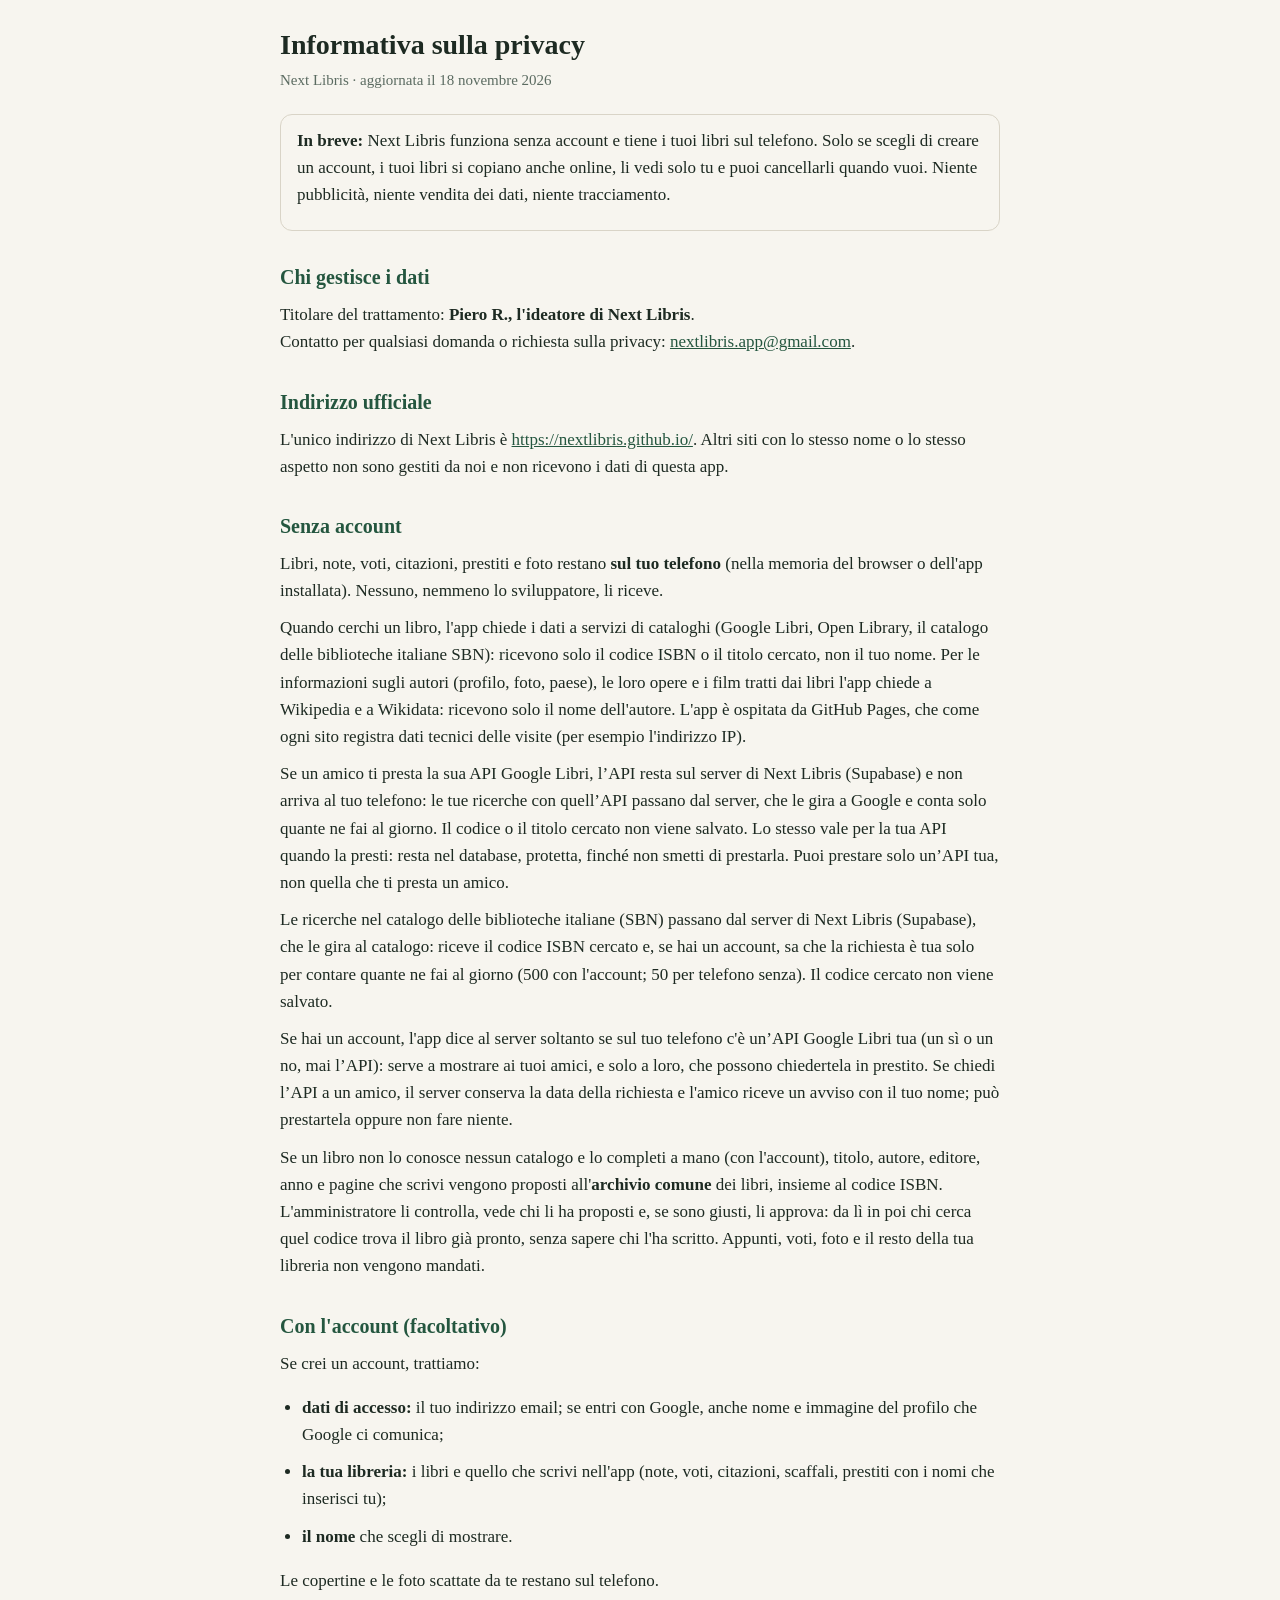
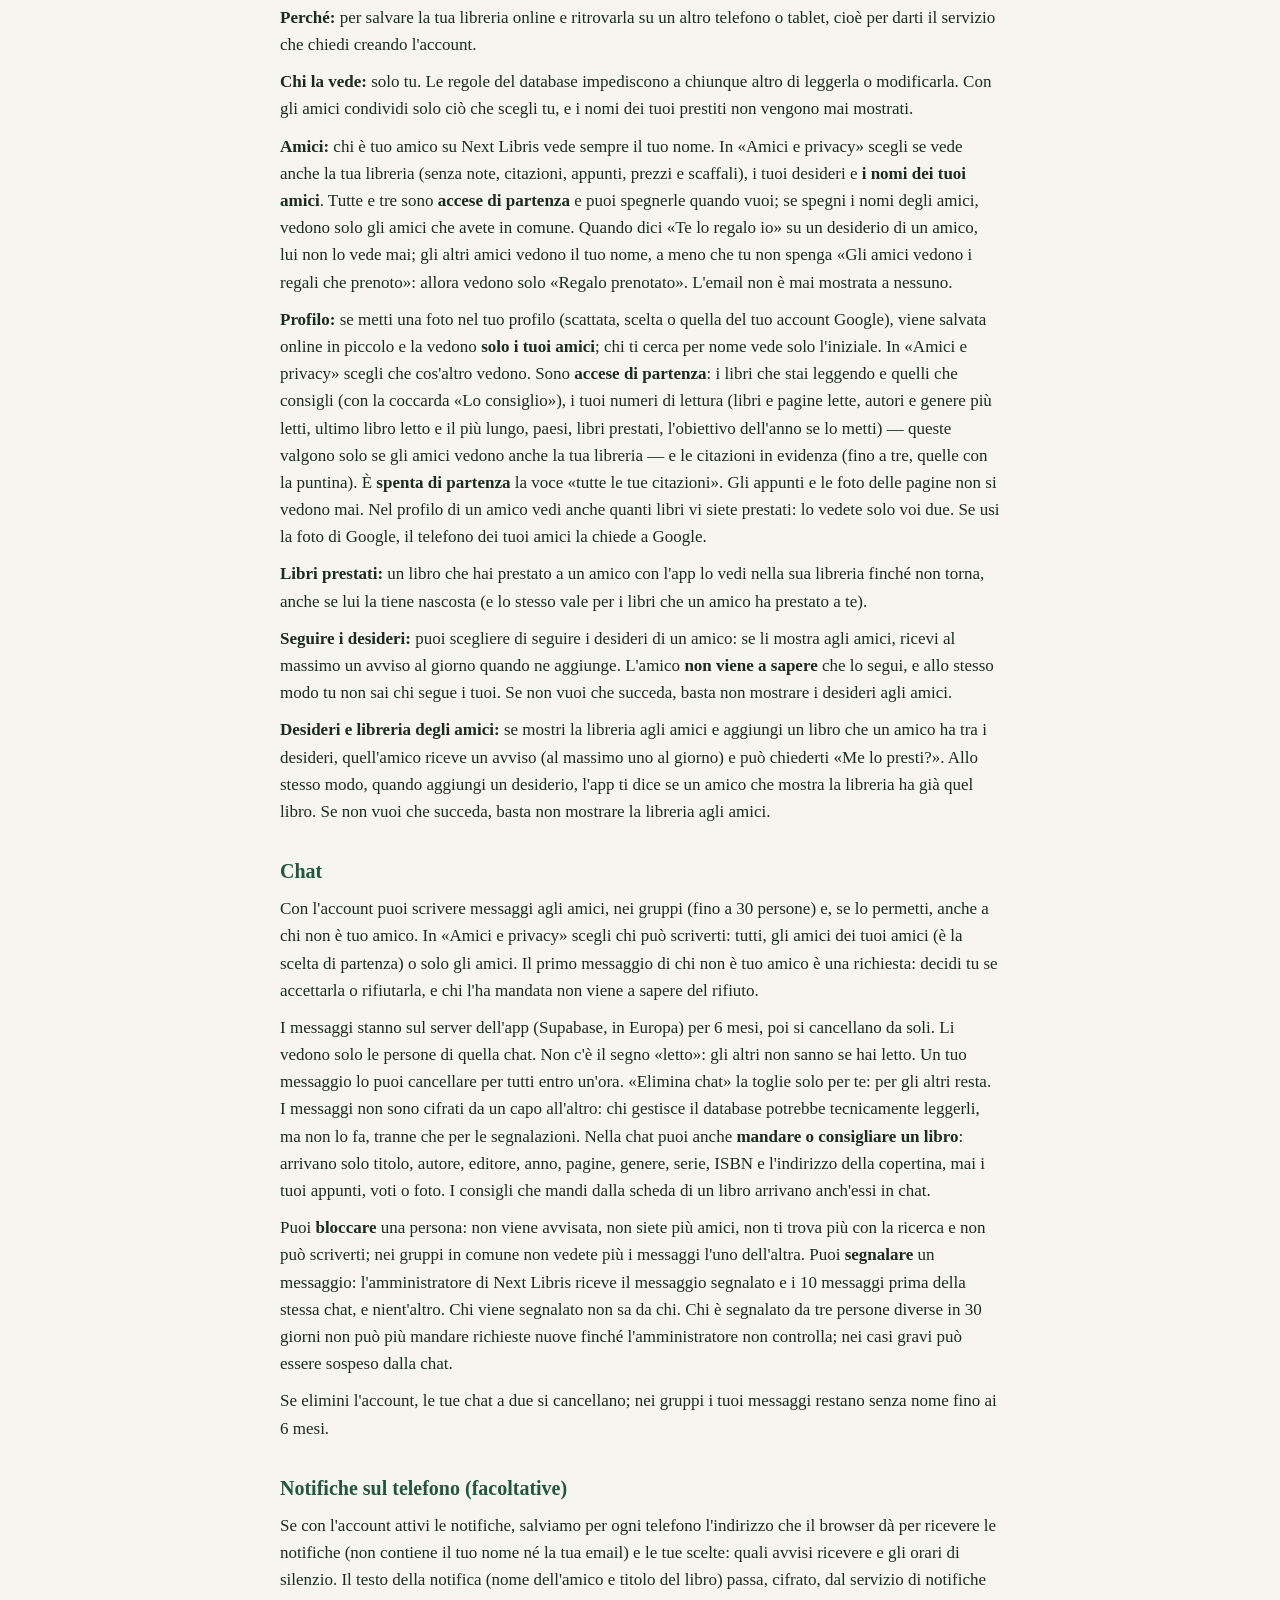
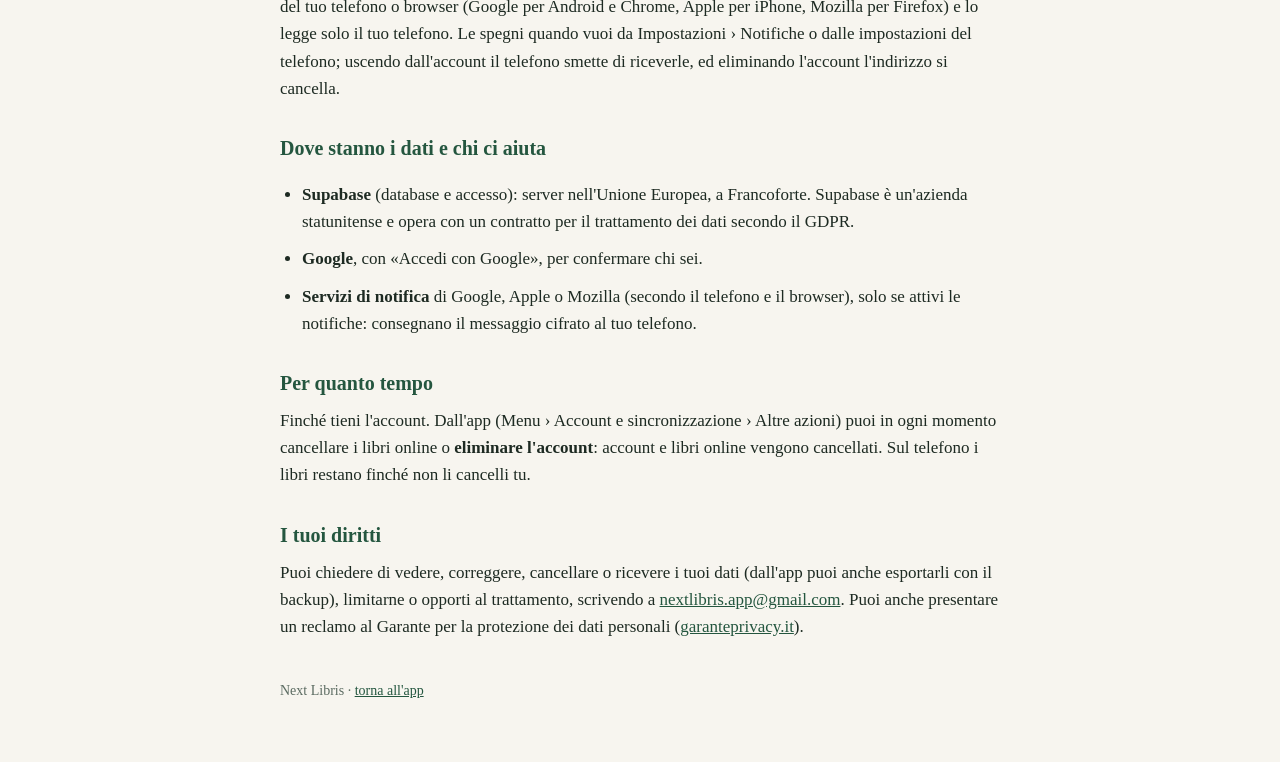
==== commit ef650e4e: "Prova 111.3: **Catalogo delle biblioteche (SBN) incluso per tutti**: non serve più il worker; tra am" ====
--- a/privacy.html
+++ b/privacy.html
@@ -38,8 +38,9 @@
   <h2>Senza account</h2>
   <p>Libri, note, voti, citazioni, prestiti e foto restano <b>sul tuo telefono</b> (nella memoria del browser o dell'app installata). Nessuno, nemmeno lo sviluppatore, li riceve.</p>
   <p>Quando cerchi un libro, l'app chiede i dati a servizi di cataloghi (Google Libri, Open Library, il catalogo delle biblioteche italiane SBN): ricevono solo il codice ISBN o il titolo cercato, non il tuo nome. Per le informazioni sugli autori (profilo, foto, paese), le loro opere e i film tratti dai libri l'app chiede a Wikipedia e a Wikidata: ricevono solo il nome dell'autore. L'app è ospitata da GitHub Pages, che come ogni sito registra dati tecnici delle visite (per esempio l'indirizzo IP).</p>
-  <p>Se un amico ti presta la sua API Google Libri, l’API resta sul server di Next Libris (Supabase) e non arriva al tuo telefono: le tue ricerche con quell’API passano dal server, che le gira a Google e conta solo quante ne fai al giorno. Il codice o il titolo cercato non viene salvato. Anche il worker SBN prestato da un amico resta sul server: le ricerche per codice passano di lì e il tuo telefono non ne vede l'indirizzo. Lo stesso vale per la tua API e il tuo worker quando li presti: restano nel database, protetti, finché non smetti di prestarli. Puoi prestare solo API e worker tuoi, non quelli che ti presta un amico.</p>
-  <p>Se hai un account, l'app dice al server soltanto se sul tuo telefono c'è un’API Google Libri tua o un worker tuo (un sì o un no, mai l’API né l'indirizzo): serve a mostrare ai tuoi amici, e solo a loro, che possono chiederteli in prestito. Se chiedi l’API a un amico, il server conserva la data della richiesta e l'amico riceve un avviso con il tuo nome; può prestartela oppure non fare niente.</p>
+  <p>Se un amico ti presta la sua API Google Libri, l’API resta sul server di Next Libris (Supabase) e non arriva al tuo telefono: le tue ricerche con quell’API passano dal server, che le gira a Google e conta solo quante ne fai al giorno. Il codice o il titolo cercato non viene salvato. Lo stesso vale per la tua API quando la presti: resta nel database, protetta, finché non smetti di prestarla. Puoi prestare solo un’API tua, non quella che ti presta un amico.</p>
+  <p>Le ricerche nel catalogo delle biblioteche italiane (SBN) passano dal server di Next Libris (Supabase), che le gira al catalogo: riceve il codice ISBN cercato e, se hai un account, sa che la richiesta è tua solo per contare quante ne fai al giorno (500 con l'account; 50 per telefono senza). Il codice cercato non viene salvato.</p>
+  <p>Se hai un account, l'app dice al server soltanto se sul tuo telefono c'è un’API Google Libri tua (un sì o un no, mai l’API): serve a mostrare ai tuoi amici, e solo a loro, che possono chiedertela in prestito. Se chiedi l’API a un amico, il server conserva la data della richiesta e l'amico riceve un avviso con il tuo nome; può prestartela oppure non fare niente.</p>
   <p>Se un libro non lo conosce nessun catalogo e lo completi a mano (con l'account), titolo, autore, editore, anno e pagine che scrivi vengono proposti all'<b>archivio comune</b> dei libri, insieme al codice ISBN. L'amministratore li controlla, vede chi li ha proposti e, se sono giusti, li approva: da lì in poi chi cerca quel codice trova il libro già pronto, senza sapere chi l'ha scritto. Appunti, voti, foto e il resto della tua libreria non vengono mandati.</p>
 
   <h2>Con l'account (facoltativo)</h2>
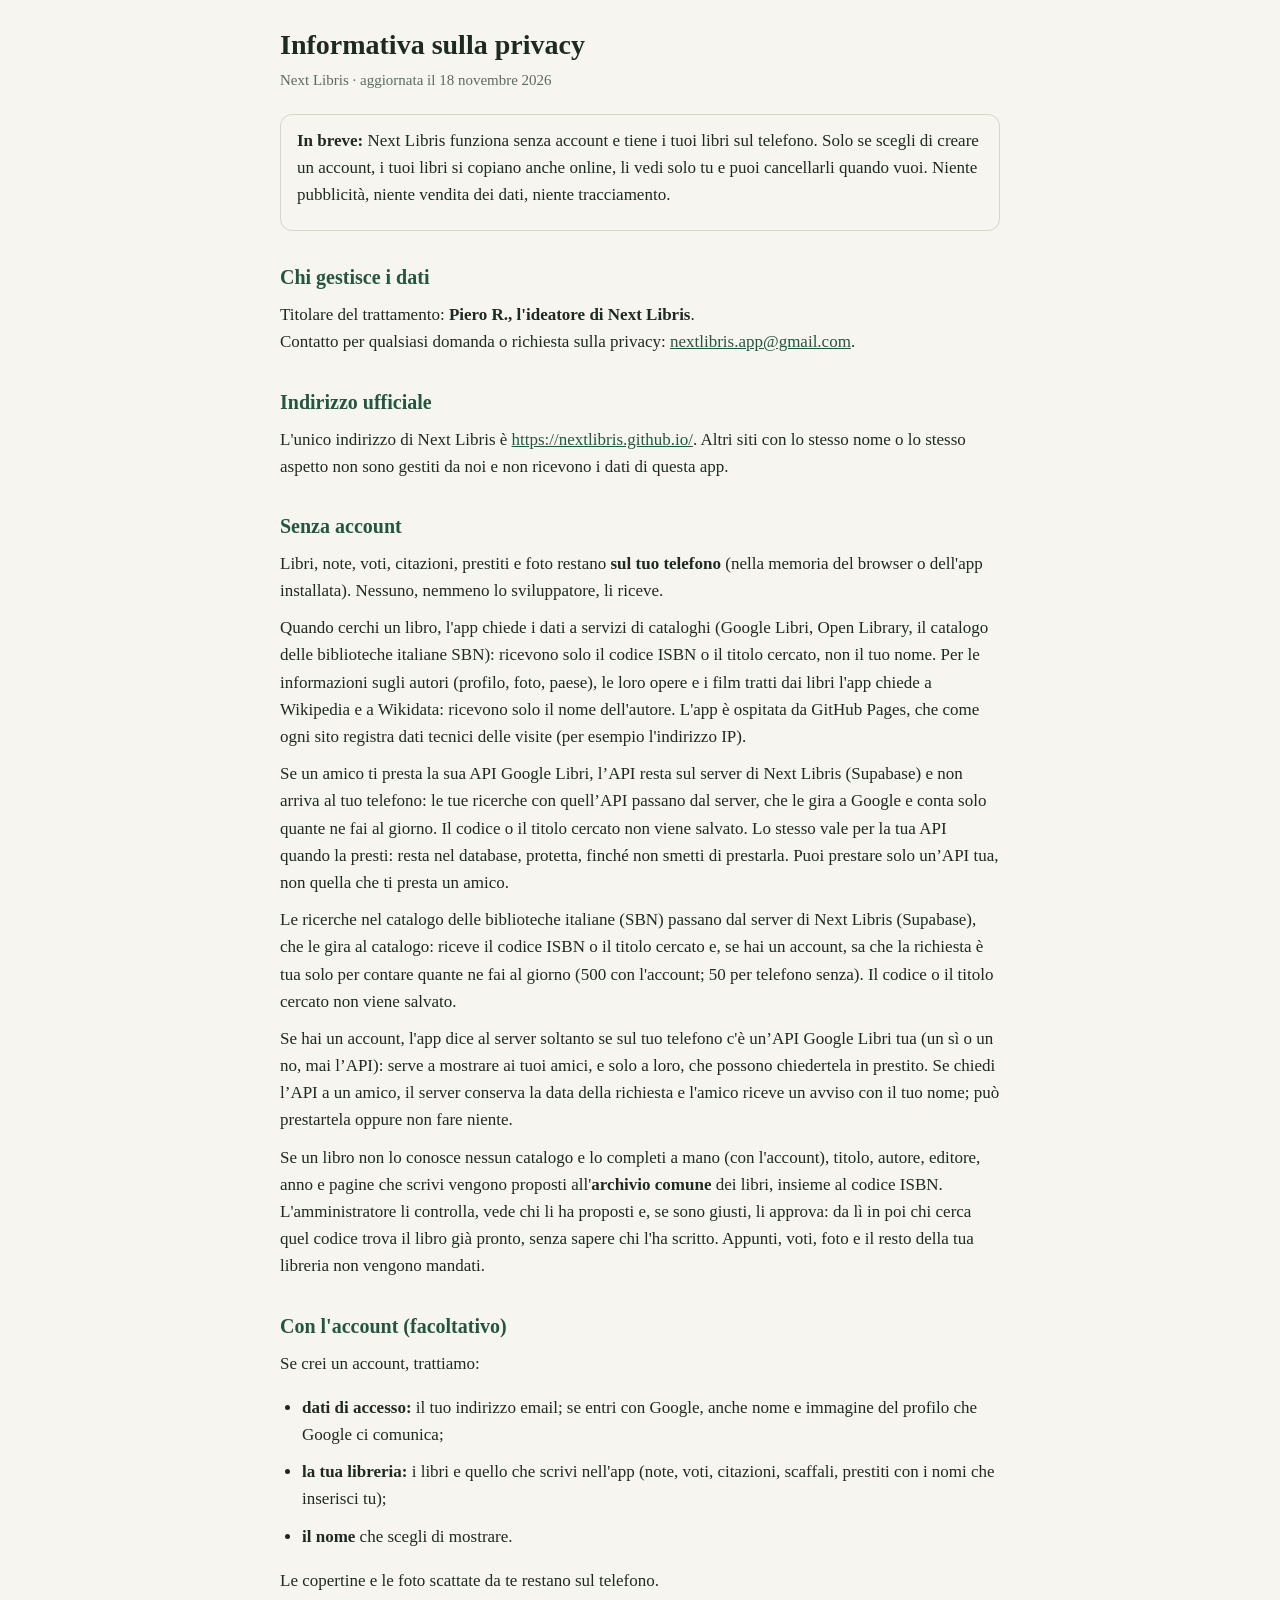
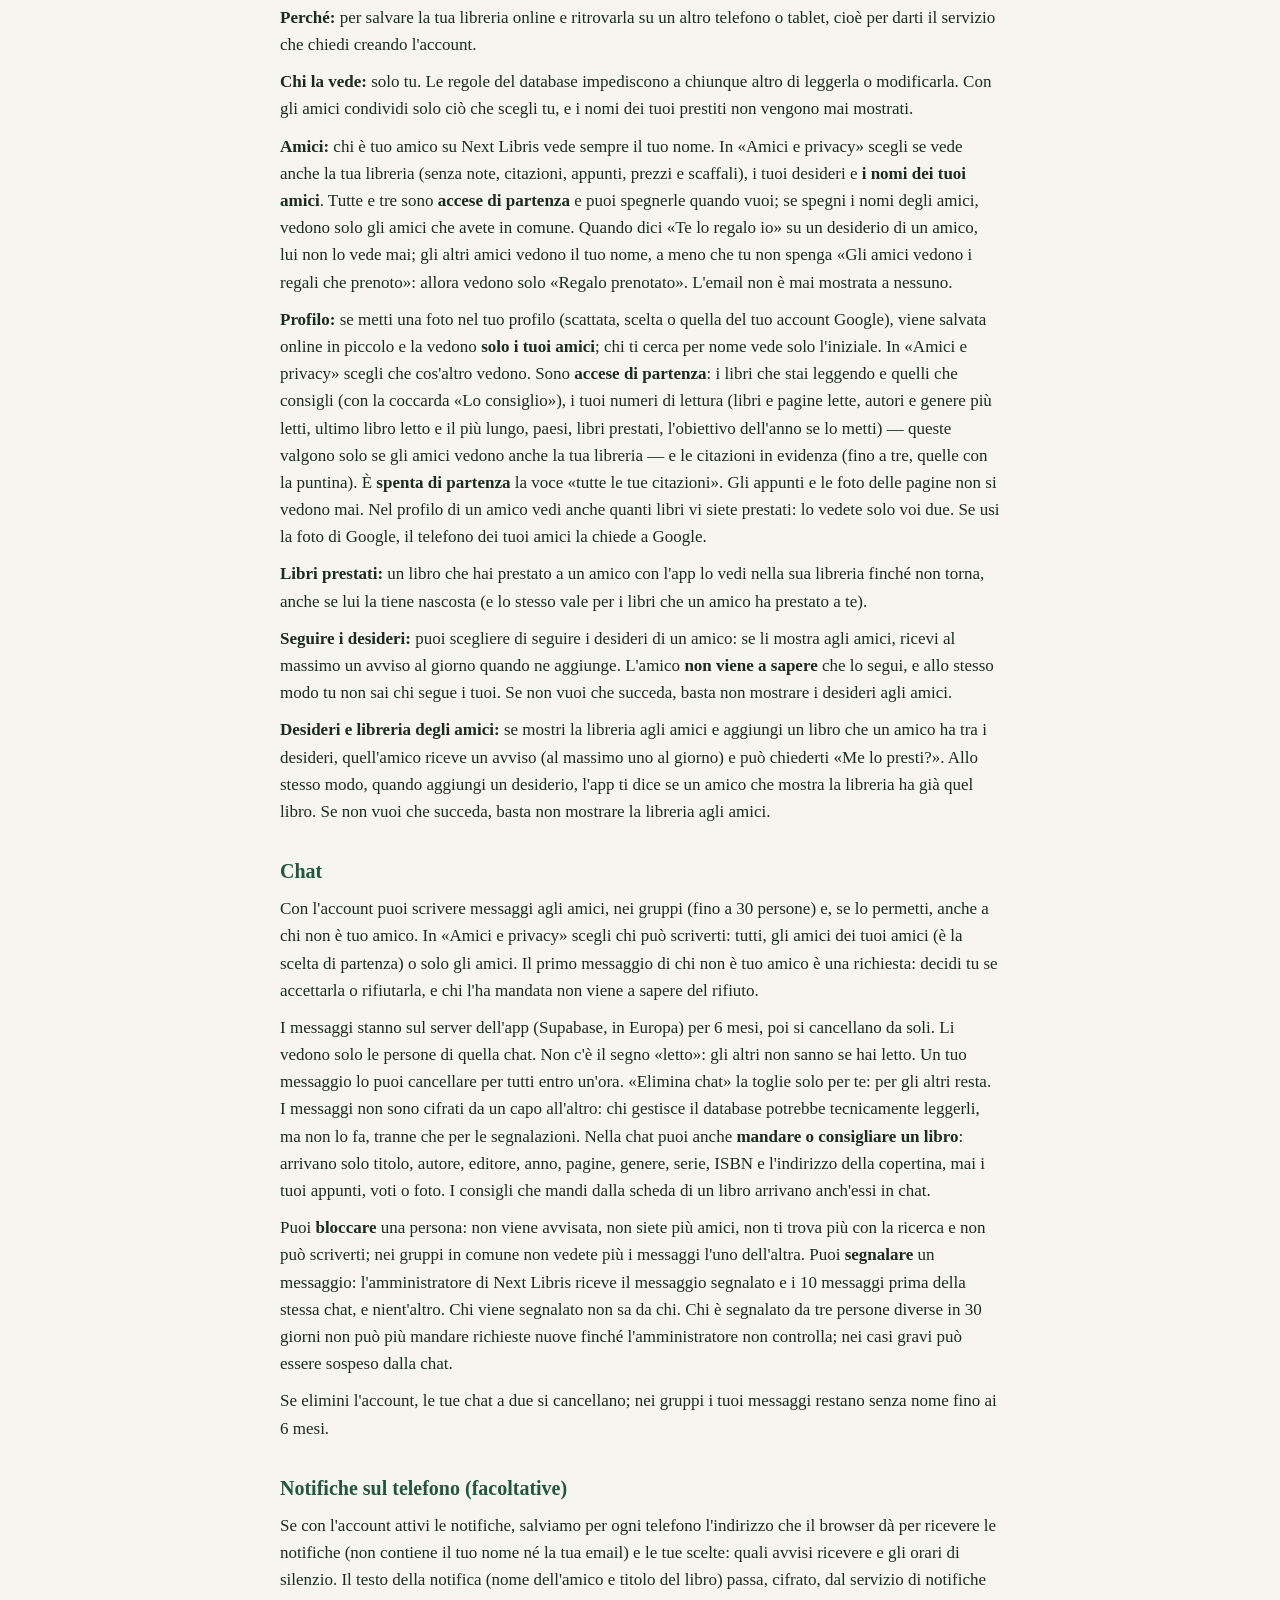
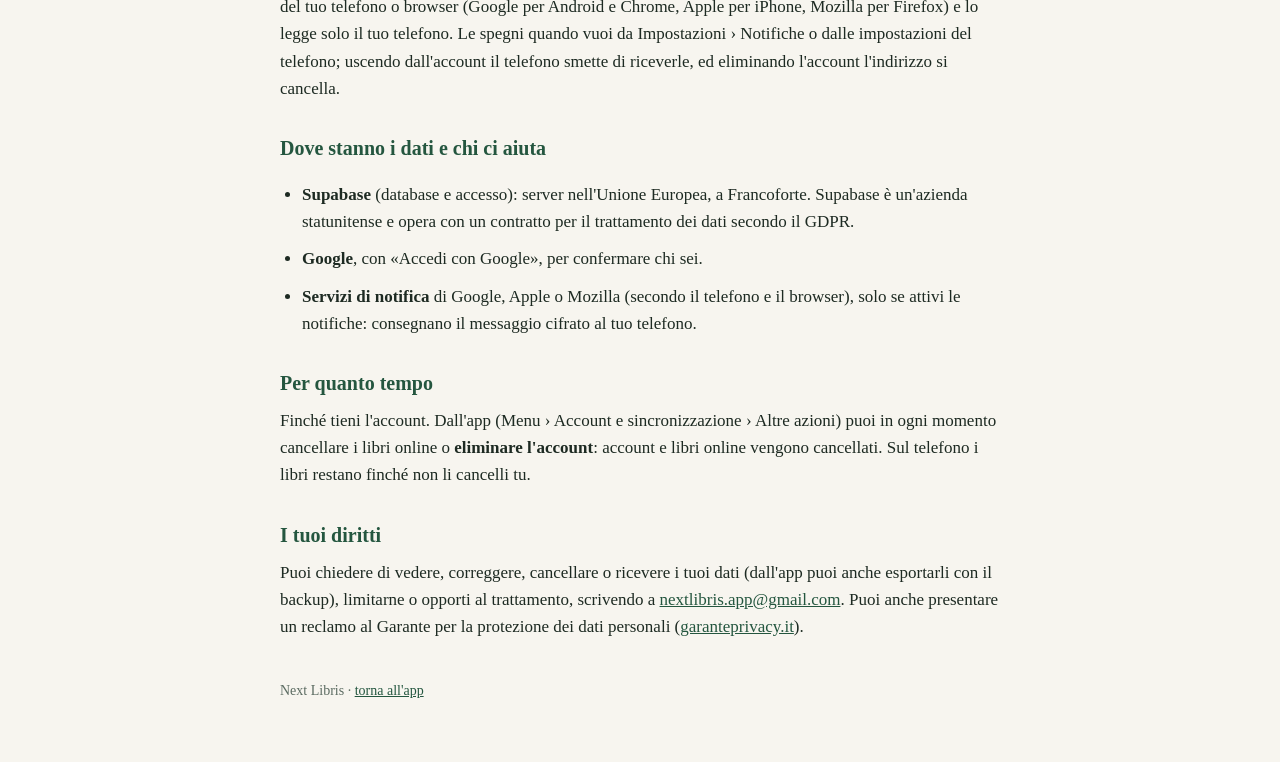
==== commit 5f97f1c9: "Prova 115.3: Privacy: anche il **titolo cercato** passa dal server; titoli SBN più puliti Co-Authore" ====
--- a/privacy.html
+++ b/privacy.html
@@ -39,7 +39,7 @@
   <p>Libri, note, voti, citazioni, prestiti e foto restano <b>sul tuo telefono</b> (nella memoria del browser o dell'app installata). Nessuno, nemmeno lo sviluppatore, li riceve.</p>
   <p>Quando cerchi un libro, l'app chiede i dati a servizi di cataloghi (Google Libri, Open Library, il catalogo delle biblioteche italiane SBN): ricevono solo il codice ISBN o il titolo cercato, non il tuo nome. Per le informazioni sugli autori (profilo, foto, paese), le loro opere e i film tratti dai libri l'app chiede a Wikipedia e a Wikidata: ricevono solo il nome dell'autore. L'app è ospitata da GitHub Pages, che come ogni sito registra dati tecnici delle visite (per esempio l'indirizzo IP).</p>
   <p>Se un amico ti presta la sua API Google Libri, l’API resta sul server di Next Libris (Supabase) e non arriva al tuo telefono: le tue ricerche con quell’API passano dal server, che le gira a Google e conta solo quante ne fai al giorno. Il codice o il titolo cercato non viene salvato. Lo stesso vale per la tua API quando la presti: resta nel database, protetta, finché non smetti di prestarla. Puoi prestare solo un’API tua, non quella che ti presta un amico.</p>
-  <p>Le ricerche nel catalogo delle biblioteche italiane (SBN) passano dal server di Next Libris (Supabase), che le gira al catalogo: riceve il codice ISBN cercato e, se hai un account, sa che la richiesta è tua solo per contare quante ne fai al giorno (500 con l'account; 50 per telefono senza). Il codice cercato non viene salvato.</p>
+  <p>Le ricerche nel catalogo delle biblioteche italiane (SBN) passano dal server di Next Libris (Supabase), che le gira al catalogo: riceve il codice ISBN o il titolo cercato e, se hai un account, sa che la richiesta è tua solo per contare quante ne fai al giorno (500 con l'account; 50 per telefono senza). Il codice o il titolo cercato non viene salvato.</p>
   <p>Se hai un account, l'app dice al server soltanto se sul tuo telefono c'è un’API Google Libri tua (un sì o un no, mai l’API): serve a mostrare ai tuoi amici, e solo a loro, che possono chiedertela in prestito. Se chiedi l’API a un amico, il server conserva la data della richiesta e l'amico riceve un avviso con il tuo nome; può prestartela oppure non fare niente.</p>
   <p>Se un libro non lo conosce nessun catalogo e lo completi a mano (con l'account), titolo, autore, editore, anno e pagine che scrivi vengono proposti all'<b>archivio comune</b> dei libri, insieme al codice ISBN. L'amministratore li controlla, vede chi li ha proposti e, se sono giusti, li approva: da lì in poi chi cerca quel codice trova il libro già pronto, senza sapere chi l'ha scritto. Appunti, voti, foto e il resto della tua libreria non vengono mandati.</p>
 
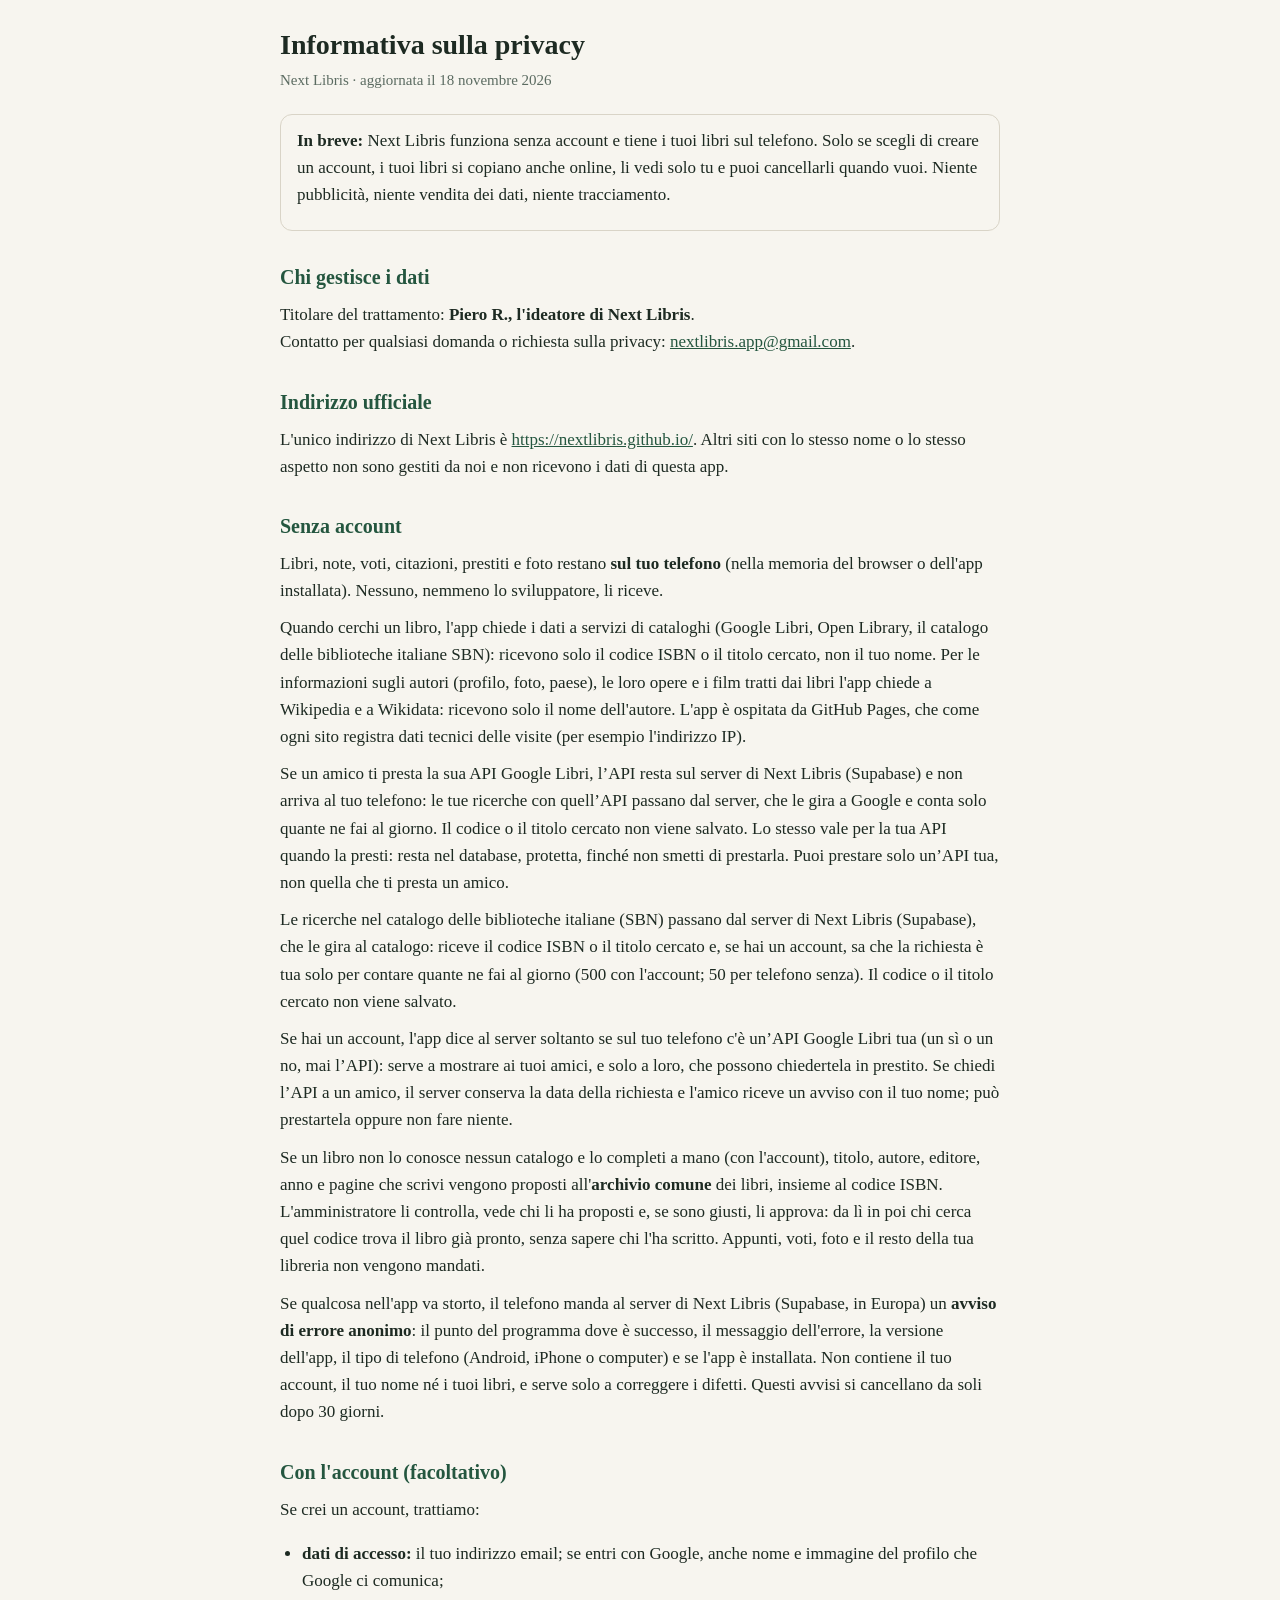
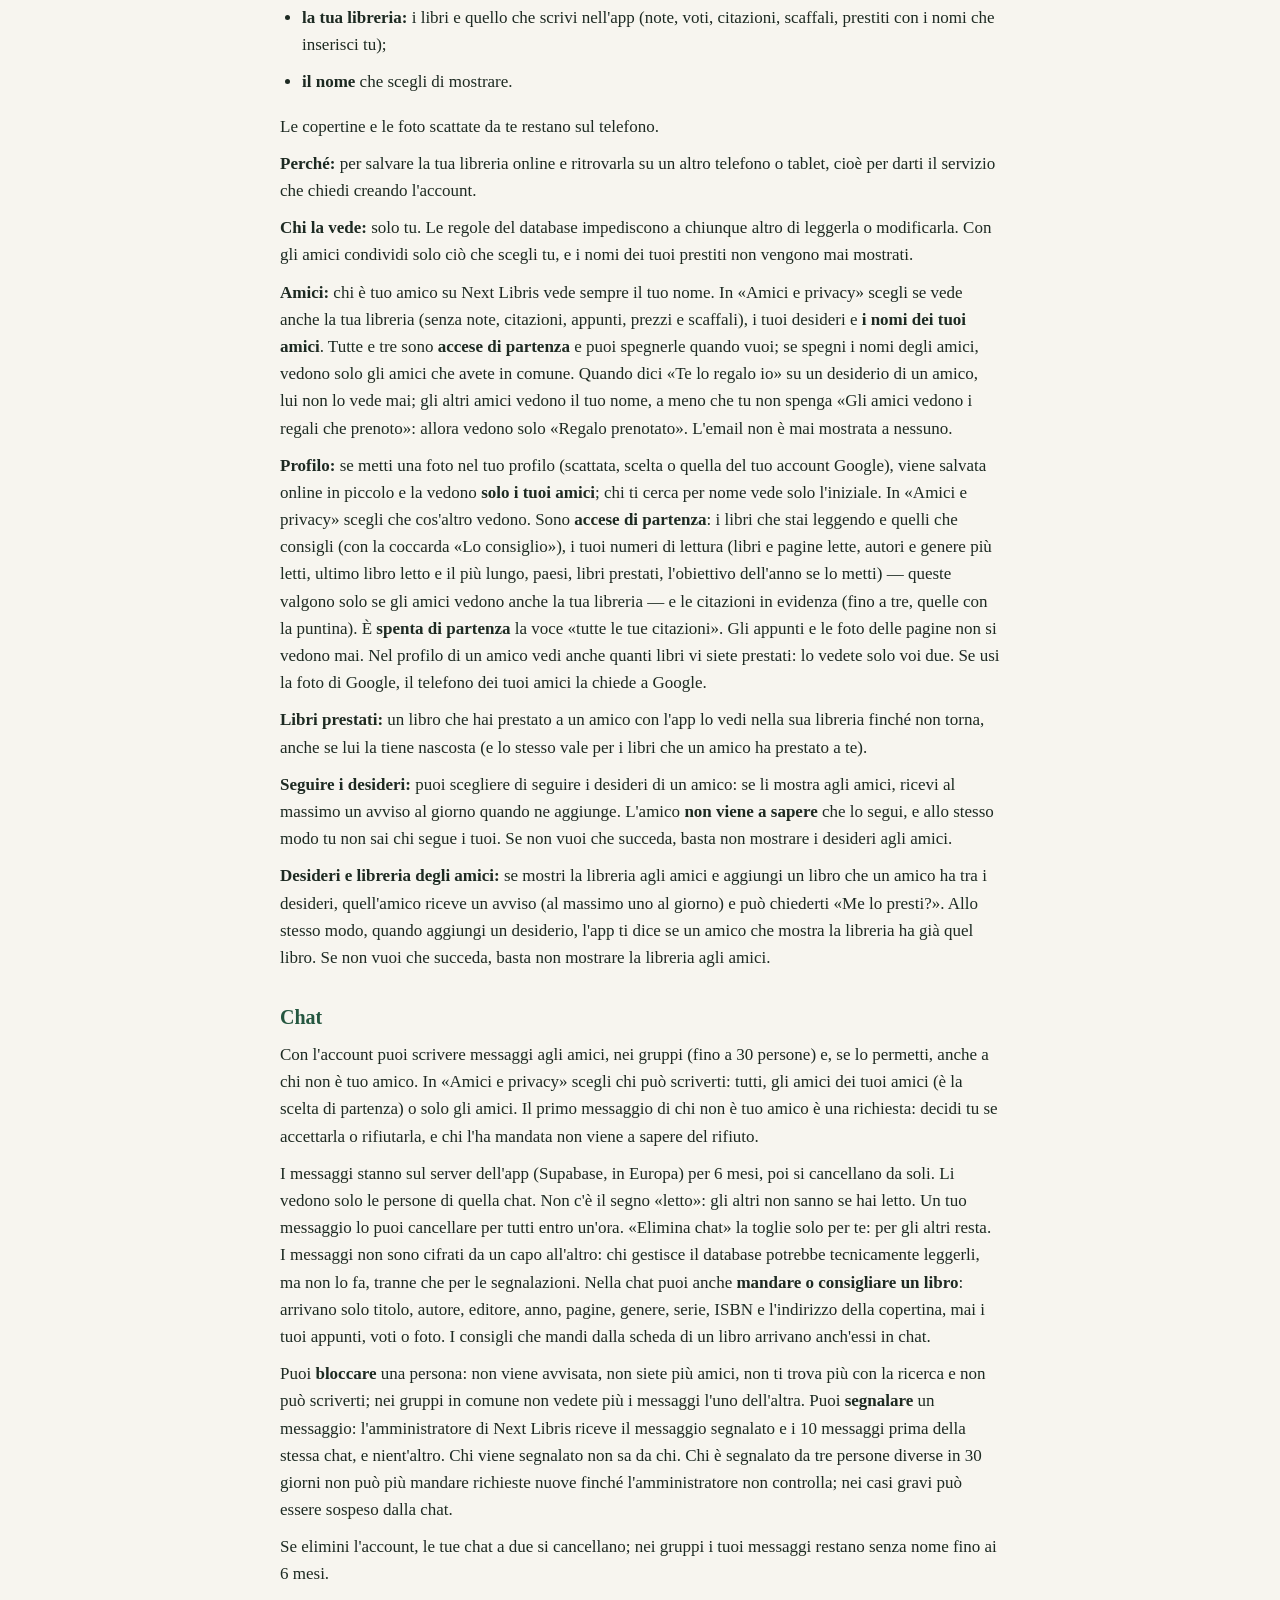
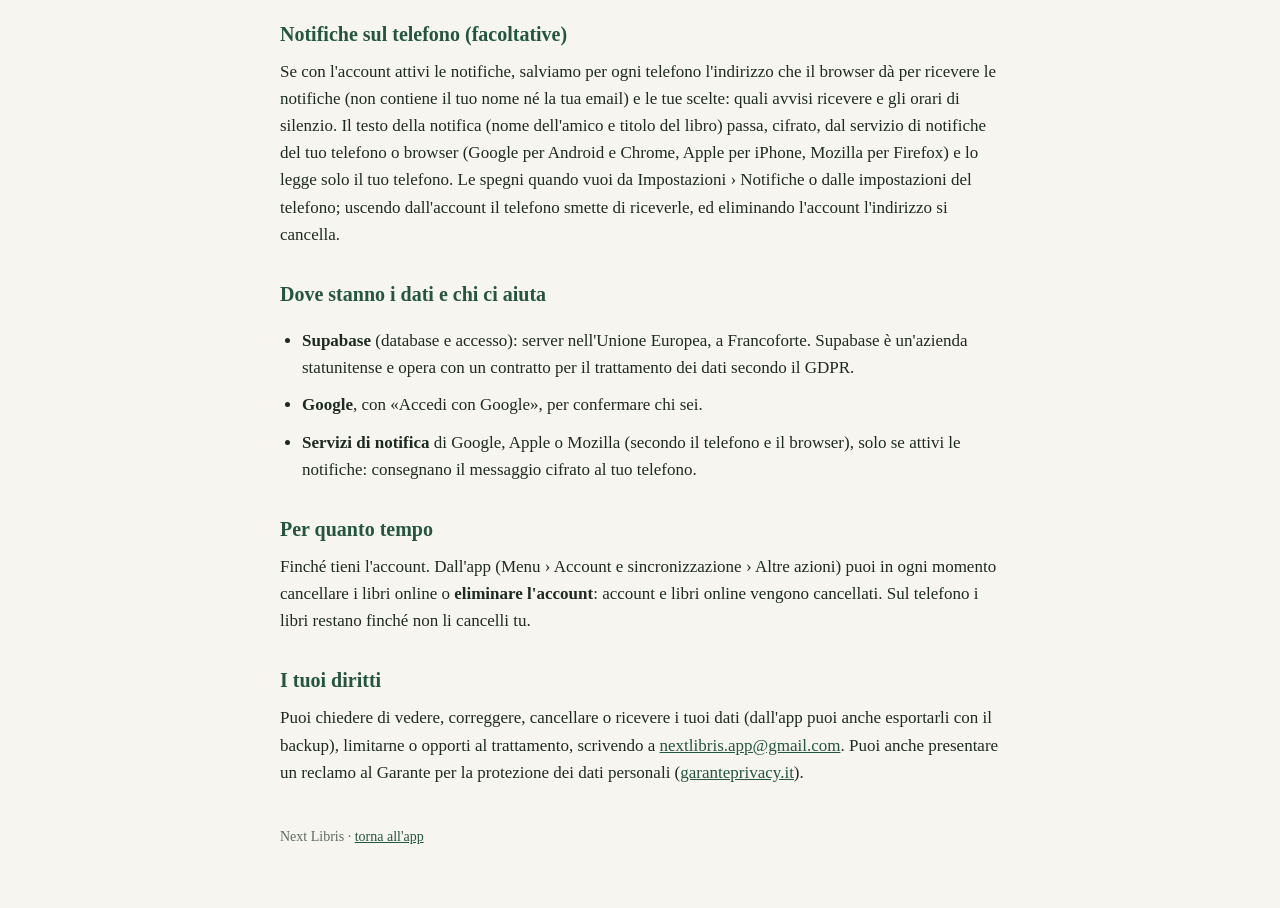
==== commit 6467fab6: "Prova 115.4: **Errori dei telefoni**: gli errori dell'app arrivano anonimi al database (solo file, r" ====
--- a/privacy.html
+++ b/privacy.html
@@ -42,6 +42,7 @@
   <p>Le ricerche nel catalogo delle biblioteche italiane (SBN) passano dal server di Next Libris (Supabase), che le gira al catalogo: riceve il codice ISBN o il titolo cercato e, se hai un account, sa che la richiesta è tua solo per contare quante ne fai al giorno (500 con l'account; 50 per telefono senza). Il codice o il titolo cercato non viene salvato.</p>
   <p>Se hai un account, l'app dice al server soltanto se sul tuo telefono c'è un’API Google Libri tua (un sì o un no, mai l’API): serve a mostrare ai tuoi amici, e solo a loro, che possono chiedertela in prestito. Se chiedi l’API a un amico, il server conserva la data della richiesta e l'amico riceve un avviso con il tuo nome; può prestartela oppure non fare niente.</p>
   <p>Se un libro non lo conosce nessun catalogo e lo completi a mano (con l'account), titolo, autore, editore, anno e pagine che scrivi vengono proposti all'<b>archivio comune</b> dei libri, insieme al codice ISBN. L'amministratore li controlla, vede chi li ha proposti e, se sono giusti, li approva: da lì in poi chi cerca quel codice trova il libro già pronto, senza sapere chi l'ha scritto. Appunti, voti, foto e il resto della tua libreria non vengono mandati.</p>
+  <p>Se qualcosa nell'app va storto, il telefono manda al server di Next Libris (Supabase, in Europa) un <b>avviso di errore anonimo</b>: il punto del programma dove è successo, il messaggio dell'errore, la versione dell'app, il tipo di telefono (Android, iPhone o computer) e se l'app è installata. Non contiene il tuo account, il tuo nome né i tuoi libri, e serve solo a correggere i difetti. Questi avvisi si cancellano da soli dopo 30 giorni.</p>
 
   <h2>Con l'account (facoltativo)</h2>
   <p>Se crei un account, trattiamo:</p>
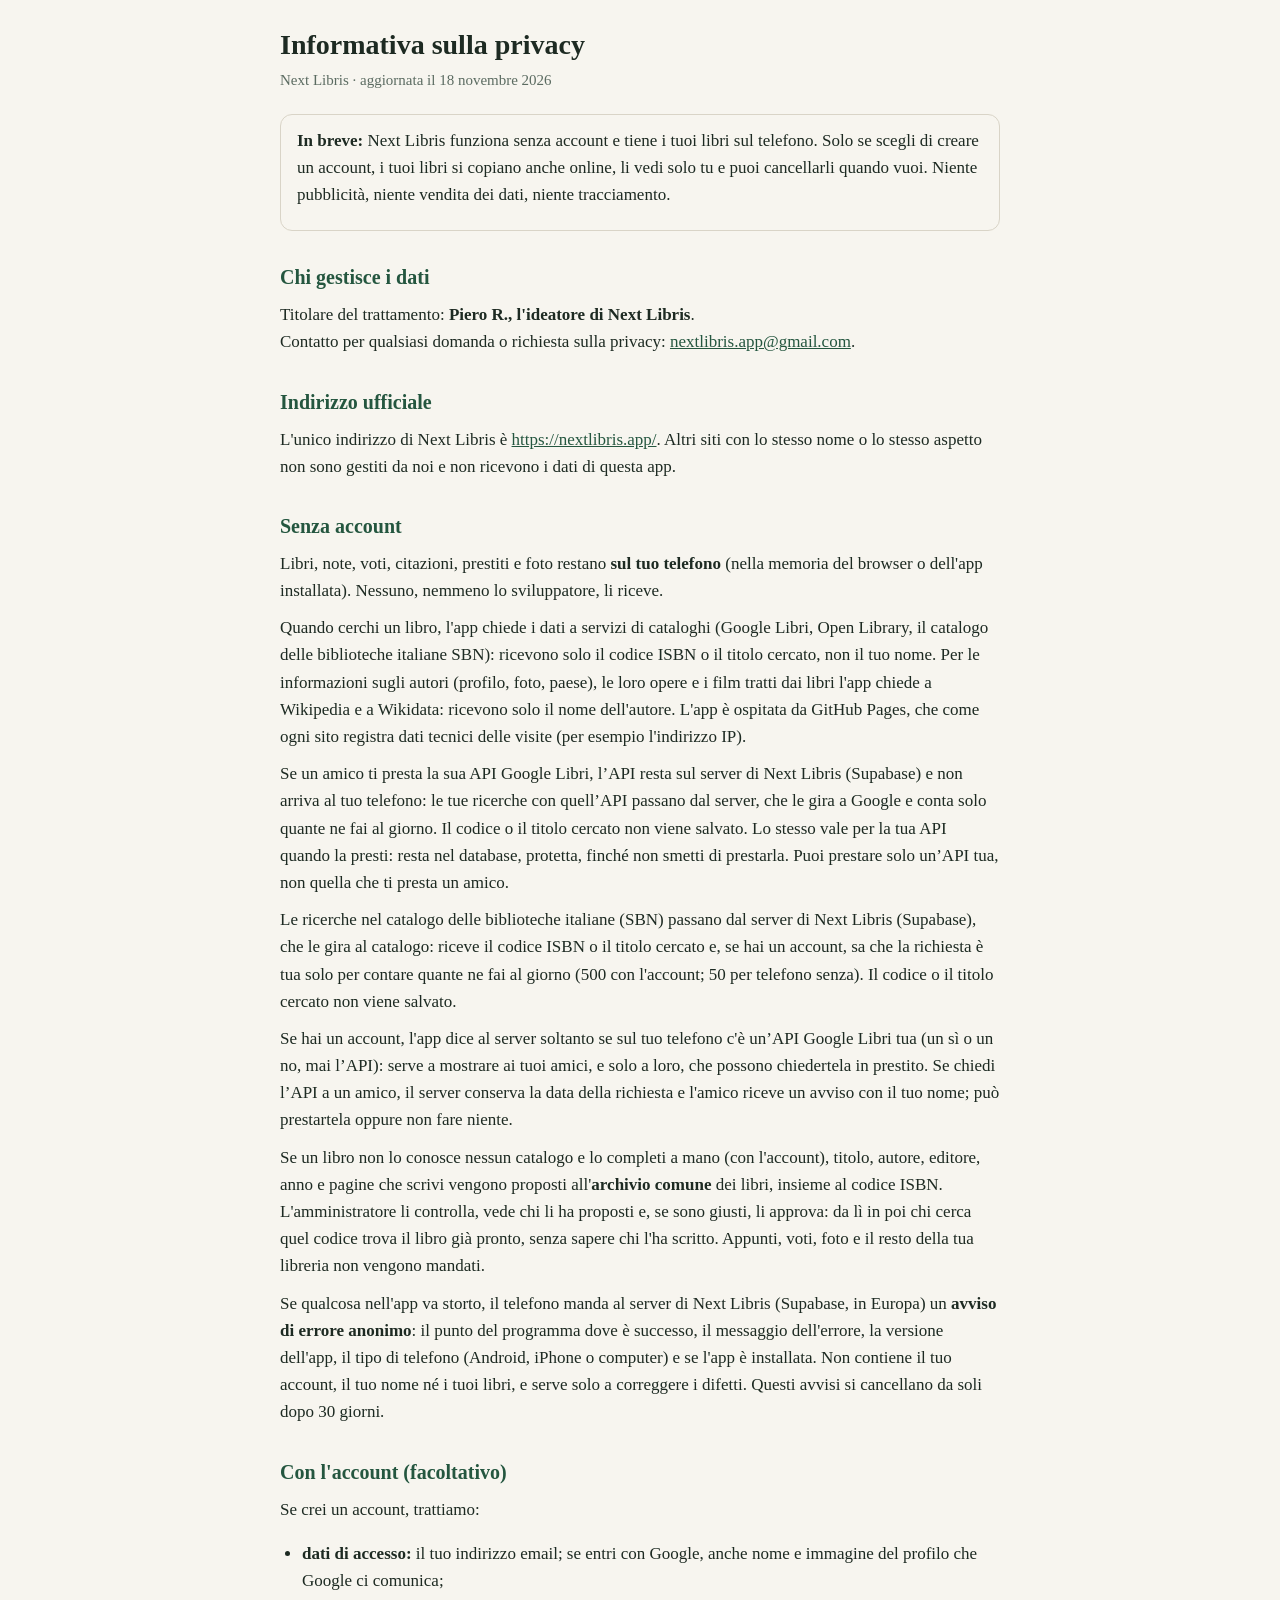
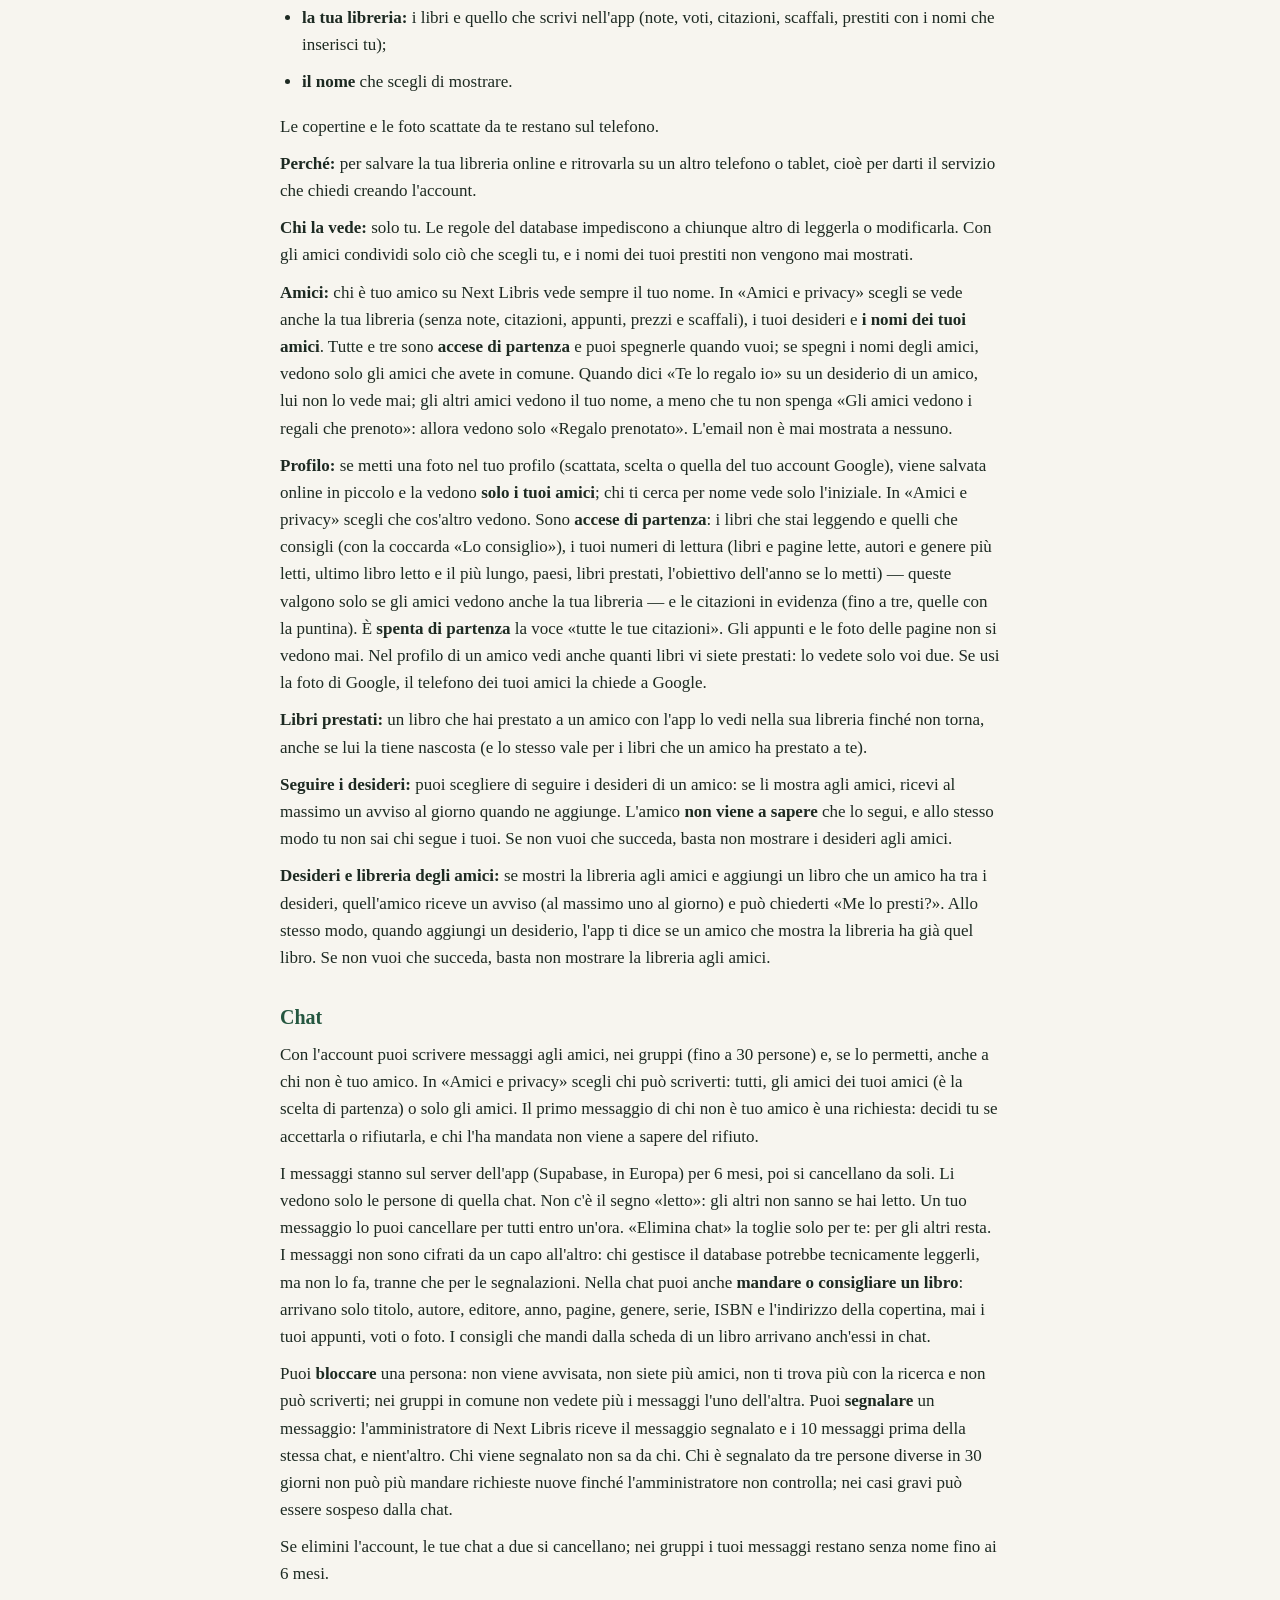
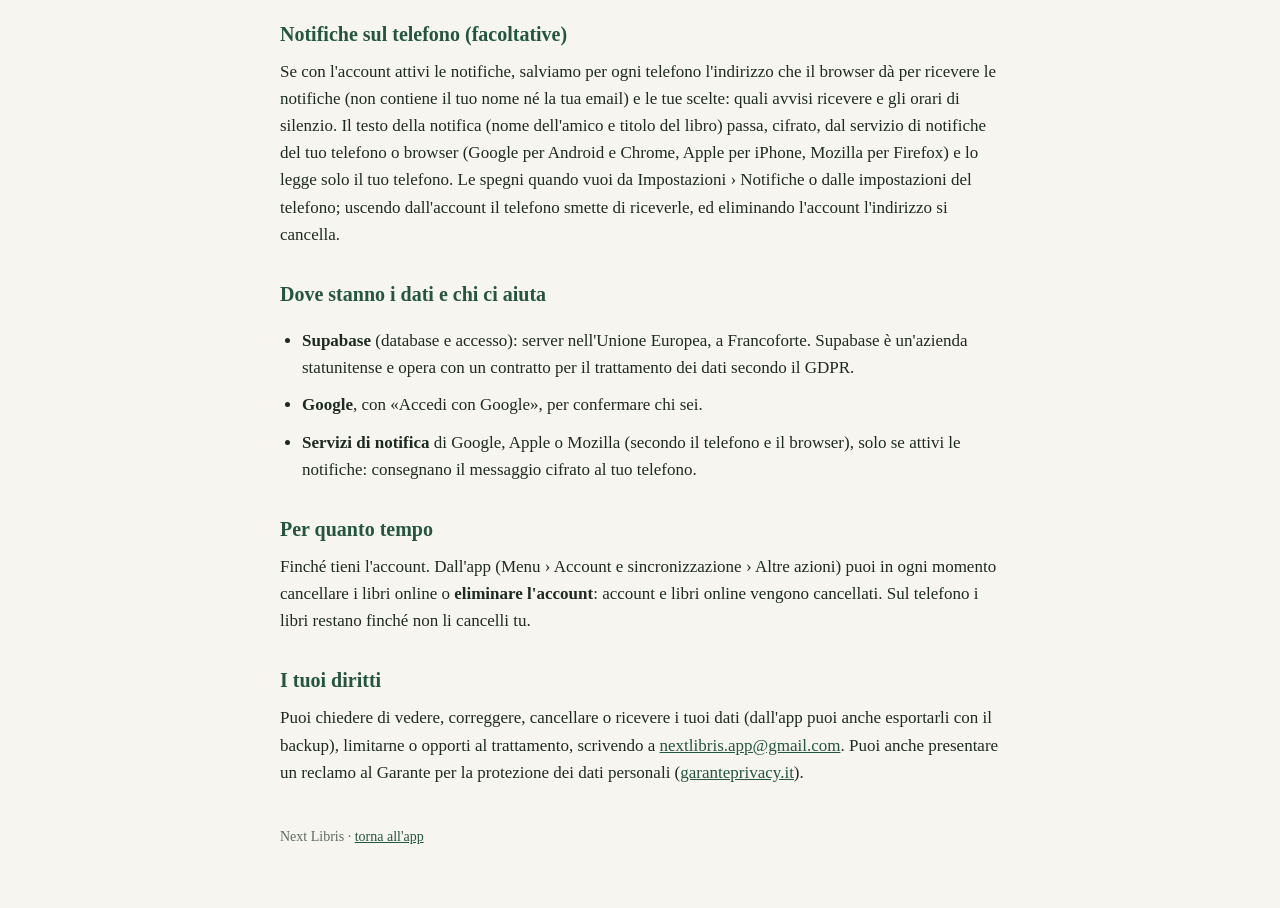
==== commit 9783b591: "Prova 120.1: **Nuovo indirizzo** Next Libris si prepara a spostarsi su nextlibris.app: nei testi e n" ====
--- a/privacy.html
+++ b/privacy.html
@@ -33,7 +33,7 @@
   Contatto per qualsiasi domanda o richiesta sulla privacy: <a href="mailto:nextlibris.app@gmail.com">nextlibris.app@gmail.com</a>.</p>
 
   <h2>Indirizzo ufficiale</h2>
-  <p>L'unico indirizzo di Next Libris è <a href="https://nextlibris.github.io/">https://nextlibris.github.io/</a>. Altri siti con lo stesso nome o lo stesso aspetto non sono gestiti da noi e non ricevono i dati di questa app.</p>
+  <p>L'unico indirizzo di Next Libris è <a href="https://nextlibris.app/">https://nextlibris.app/</a>. Altri siti con lo stesso nome o lo stesso aspetto non sono gestiti da noi e non ricevono i dati di questa app.</p>
 
   <h2>Senza account</h2>
   <p>Libri, note, voti, citazioni, prestiti e foto restano <b>sul tuo telefono</b> (nella memoria del browser o dell'app installata). Nessuno, nemmeno lo sviluppatore, li riceve.</p>
